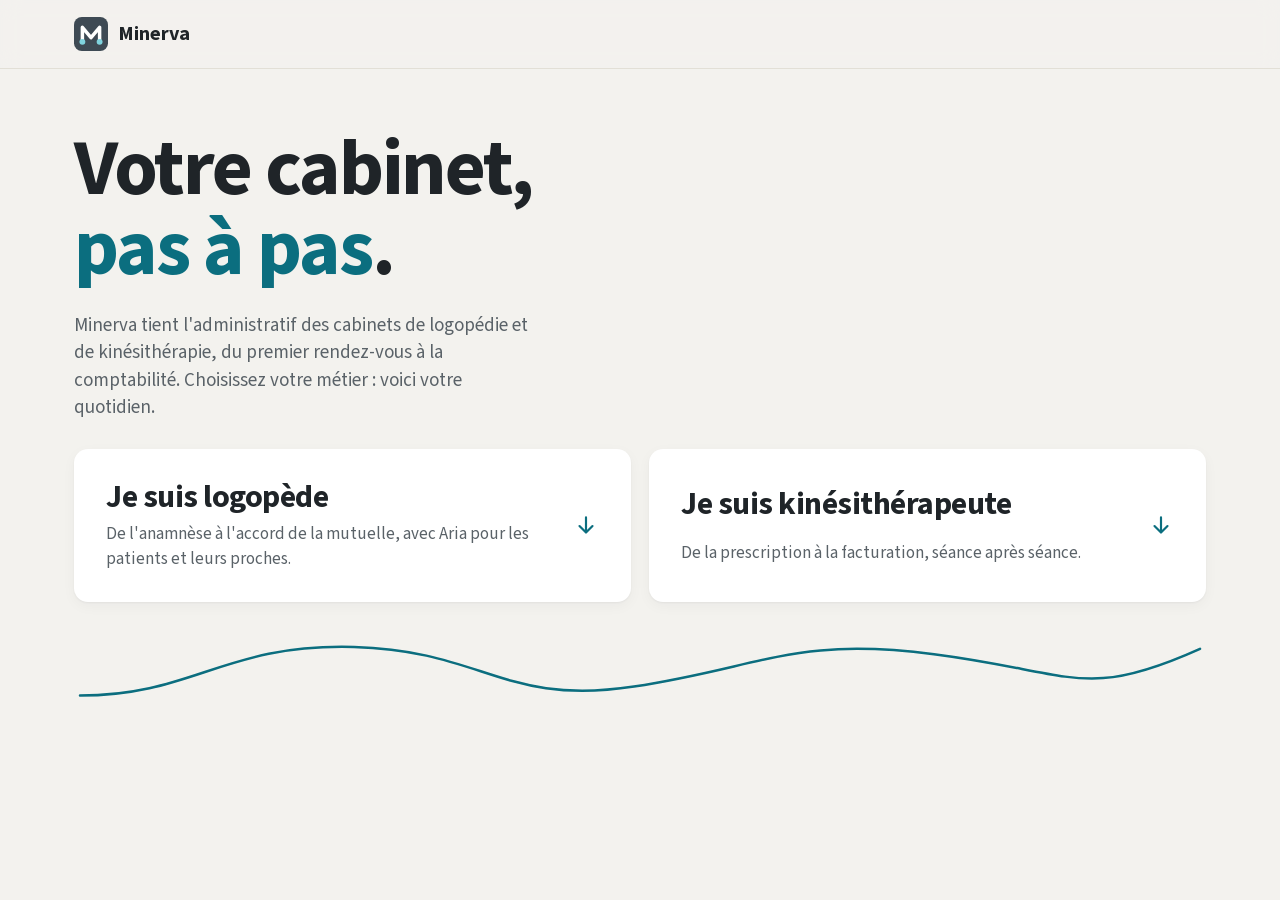
==== index.html @ 19e4d0a8 "Site : téléphone de la section Votre site web au format commun Co-Authored-By: Claude Opus 5.5 <nore" ====
<!doctype html>
<html lang="fr">
<head>
<meta charset="utf-8">
<meta name="viewport" content="width=device-width,initial-scale=1">
<meta name="robots" content="noindex,nofollow">
  <title>Minerva · Logopédie et kinésithérapie, le cabinet en ordre</title>
<meta name="description" content="Minerva tient l'administratif d'un cabinet de logopédie ou de kinésithérapie en Belgique. En logopédie, Aria suit le dossier mutuelle avec les patients et leurs proches.">
<link rel="stylesheet" href="site.css?v=29">
<script>// Sans JavaScript, tout reste visible ; sinon le métier vient de ?metier= et rien n'est présélectionné.
document.documentElement.dataset.metier=(m=>m==="logo"||m==="kine"?m:"aucun")(new URLSearchParams(location.search).get("metier"));
// Le choix ne survit pas au rechargement : un lien ?metier= ouvre le parcours une fois, puis l'adresse redevient neutre.
history.scrollRestoration="manual";if(location.search)history.replaceState(null,"",location.pathname+location.hash);</script>
<link rel="icon" type="image/svg+xml" href="images/minerva-tuile.svg">
</head>
<body>

<svg width="0" height="0" style="position:absolute" aria-hidden="true">
  <symbol id="i-marque" viewBox="0 0 48 48"><path d="M8 38V11L24 30L40 11V38" fill="none" stroke="currentColor" stroke-width="5" stroke-linecap="round" stroke-linejoin="round"/><circle cx="8" cy="38" r="5" fill="#7FD3DE"/><circle cx="40" cy="38" r="5" fill="#7FD3DE"/></symbol>
  <symbol id="i-aria" viewBox="0 0 48 48"><path d="M9 38L24 10L39 38" fill="none" stroke="currentColor" stroke-width="5" stroke-linecap="round" stroke-linejoin="round"/><circle cx="9" cy="38" r="5" fill="#7FD3DE"/><circle cx="39" cy="38" r="5" fill="#7FD3DE"/><circle cx="24" cy="30.500" r="4.5" fill="#7FD3DE"/></symbol>
  <symbol id="i-coche" viewBox="0 0 24 24"><circle cx="12" cy="12" r="9" fill="none" stroke="currentColor" stroke-width="2"/><path d="m8.5 12.5 2.5 2.5 4.5-5" fill="none" stroke="currentColor" stroke-width="2" stroke-linecap="round" stroke-linejoin="round"/></symbol>
  <symbol id="i-rond" viewBox="0 0 24 24"><circle cx="12" cy="12" r="9" fill="none" stroke="currentColor" stroke-width="2"/><circle cx="12" cy="12" r="3" fill="currentColor"/></symbol>
  <symbol id="i-horloge" viewBox="0 0 24 24"><circle cx="12" cy="12" r="9" fill="none" stroke="currentColor" stroke-width="2"/><path d="M12 7.5V12l3 2" fill="none" stroke="currentColor" stroke-width="2" stroke-linecap="round" stroke-linejoin="round"/></symbol>
  <symbol id="i-bulle" viewBox="0 0 24 24"><path d="M4 6a2 2 0 0 1 2-2h12a2 2 0 0 1 2 2v9a2 2 0 0 1-2 2H9l-5 4z" fill="none" stroke="currentColor" stroke-width="2" stroke-linejoin="round"/></symbol>
  <symbol id="i-bas" viewBox="0 0 24 24"><path d="M12 5v14m0 0 6-6m-6 6-6-6" fill="none" stroke="currentColor" stroke-width="2" stroke-linecap="round" stroke-linejoin="round"/></symbol>
  <symbol id="i-plus" viewBox="0 0 24 24"><path d="M12 5v14M5 12h14" fill="none" stroke="currentColor" stroke-width="2" stroke-linecap="round"/></symbol>
</svg>

<header class="haut">
  <div class="wrap">
    <a class="marque" href="#accueil"><img src="images/minerva-tuile.svg" alt="" width="34" height="34">Minerva</a>
    <nav aria-label="Navigation du site">
      <a href="#parcours">Le parcours</a>
      <a href="#seances">Les séances</a>
      <a href="#comptabilite">Comptabilité</a>
      <a href="#site-web">Votre site web</a>
      <a href="#aria" class="seul-logo">Aria</a>
      <a href="#tarifs">Tarifs</a>
      <a href="#faq">Questions</a>
      <a class="btn btn-plein" href="#contact">Nous contacter</a>
    </nav>
  </div>
</header>

<main>

<section class="ouverture" id="accueil">
  <div class="wrap">
    <h1>Votre cabinet, <em>pas à pas</em>.</h1>
    <p class="sous">Minerva tient l'administratif des cabinets de logopédie et de kinésithérapie, du premier rendez-vous à la comptabilité. Choisissez votre métier : voici votre quotidien.</p>
    <div class="portes" id="choix">
      <a class="porte" href="?metier=logo#parcours" data-metier="logo"><b>Je suis logopède</b><span>De l'anamnèse à l'accord de la mutuelle, avec Aria pour les patients et leurs proches.</span><svg aria-hidden="true"><use href="#i-bas"/></svg></a>
      <a class="porte" href="?metier=kine#parcours" data-metier="kine"><b>Je suis kinésithérapeute</b><span>De la prescription à la facturation, séance après séance.</span><svg aria-hidden="true"><use href="#i-bas"/></svg></a>
    </div>
    <p class="mention"><a href="#tarifs">Voir les tarifs</a></p>
  </div>
  <div class="wrap ligne-accueil" aria-hidden="true">
    <svg viewBox="0 0 1132 90" preserveAspectRatio="none"><path pathLength="1" d="M6 74C120 74 150 16 280 20S430 86 560 64 720 8 860 28 1010 80 1126 22"/></svg>
  </div>
</section>

<section class="manifeste">
  <div class="wrap"><p id="manifeste">Le soin, c'est votre métier. Les mutuelles, les factures et la comptabilité, c'est le nôtre.</p></div>
</section>

<section class="parcours" id="parcours" tabindex="-1" aria-label="Le parcours d'un patient">
  <div class="wrap">
    <div class="parcours-tete">
      <h2 class="seul-logo">Un dossier de logopédie dans Minerva, de bout en bout.</h2>
      <p class="exemple seul-logo">Exemple : Emma, 7 ans. Pour un adulte, aphasie ou dysphagie par exemple, Minerva suit les documents et les règles de sa pathologie.</p>
      <h2 class="seul-kine">Un trajet de kinésithérapie dans Minerva, de bout en bout.</h2>
      <div class="tva" role="group" aria-label="Choisir le métier">
        <button type="button" data-choix="logo">Logopédie</button>
        <button type="button" data-choix="kine">Kinésithérapie</button>
      </div>
    </div>
    <div class="etapes seul-logo">
      <p class="libelle">Minerva, ce que fait le cabinet</p>

      <article class="etape" data-etape="0">
        <span class="num" aria-hidden="true">1</span>
        <div>
          <h2>Le premier rendez-vous</h2>
          <p>Anamnèse, premières démarches, explications au patient ou à ses parents : tout part de là.</p>
          <ul>
            <li><svg><use href="#i-coche"/></svg>Anamnèse guidée, gardée au dossier</li>
            <li><svg><use href="#i-coche"/></svg>La démarche reste accessible dans Aria</li>
          </ul>
          <p class="cote-parent"><svg><use href="#i-bulle"/></svg>Côté parent : la démarche, dans Aria.</p>
        </div>
      </article>

      <article class="etape" data-etape="1">
        <span class="num" aria-hidden="true">2</span>
        <div>
          <h2>Le bilan</h2>
          <p>Les épreuves, puis la rédaction, directement dans le dossier.</p>
          <ul>
            <li><svg><use href="#i-coche"/></svg>Épreuves adaptées à l'âge et au trouble</li>
          </ul>
          <figure><img src="images/emma-dossier.jpg" alt="Dossier d'Emma Lambert dans Minerva" width="1180" height="760" loading="lazy"></figure>
          <p class="cote-parent"><svg><use href="#i-bulle"/></svg>Côté parent : les démarches avancent déjà.</p>
        </div>
      </article>

      <article class="etape" data-etape="2">
        <span class="num" aria-hidden="true">3</span>
        <div>
          <h2>La collecte du dossier</h2>
          <p>En parallèle, le patient ou ses proches réunissent les documents utiles selon la pathologie : prescription, test de QI, audiogramme, examen de déglutition.</p>
          <ul>
            <li><svg><use href="#i-coche"/></svg>Les documents arrivent d'eux-mêmes au dossier</li>
          </ul>
          <p class="cote-parent"><svg><use href="#i-bulle"/></svg>Côté parent : quel document, chez qui, envoyé en photo.</p>
        </div>
      </article>

      <article class="etape" data-etape="3">
        <span class="num" aria-hidden="true">4</span>
        <div>
          <h2>La demande d'accord</h2>
          <p>Tout est réuni : le formulaire se remplit seul, il ne reste qu'à l'envoyer.</p>
          <ul>
            <li><svg><use href="#i-coche"/></svg>Moins de recopie, moins d'oublis</li>
          </ul>
          <p class="cote-parent"><svg><use href="#i-bulle"/></svg>Côté parent : la demande est partie.</p>
        </div>
      </article>

      <article class="etape" data-etape="4">
        <span class="num" aria-hidden="true">5</span>
        <div>
          <h2>L'accord et le traitement</h2>
          <p>L'accord vaut 1 à 2 ans selon la pathologie : la facturation est en ordre, la rééducation suit son cours.</p>
          <ul>
            <li><svg><use href="#i-coche"/></svg>Vous pointez, Minerva prépare le reste</li>
            <li><svg><use href="#i-coche"/></svg>Une note à chaque séance, écrite ou dictée · <a href="#seances">En savoir plus</a></li>
          </ul>
          <figure><img src="images/emma-trajet.jpg" alt="Trajet de soins d'Emma Lambert dans Minerva" width="1180" height="760" loading="lazy"></figure>
          <p class="cote-parent"><svg><use href="#i-bulle"/></svg>Côté parent : les rendez-vous, dans Aria.</p>
        </div>
      </article>

      <article class="etape" data-etape="5">
        <span class="num" aria-hidden="true">6</span>
        <div>
          <h2>La facture et l'encaissement</h2>
          <p>En fin de mois, les factures sont prêtes et partent dans Aria. Mutuelle et patient se suivent séparément.</p>
          <ul>
            <li><svg><use href="#i-coche"/></svg>Vous voyez si la facture est ouverte, puis payée</li>
            <li><svg><use href="#i-coche"/></svg>Les impayés ne passent plus inaperçus</li>
          </ul>
          <p class="cote-parent"><svg><use href="#i-bulle"/></svg>Côté parent : la facture, dans Aria.</p>
        </div>
      </article>

      <article class="etape" data-etape="6">
        <span class="num" aria-hidden="true">7</span>
        <div>
          <h2>La comptabilité</h2>
          <p>Chaque paiement reçu rejoint vos recettes. Vous savez où vous en êtes et ce qu'il faut mettre de côté, sans attendre la fin de l'année.</p>
          <ul>
            <li><svg><use href="#i-coche"/></svg>Vos recettes et vos frais, trimestre par trimestre</li>
            <li><svg><use href="#i-coche"/></svg>Un tableau prêt pour votre comptable · <a href="#comptabilite">En savoir plus</a></li>
          </ul>
        </div>
      </article>

    </div>
    <div class="etapes seul-kine">
      <p class="libelle">Minerva, ce que fait le kiné</p>

      <article class="etape" data-etape="0">
        <span class="num" aria-hidden="true">1</span>
        <div>
          <h2>La prescription</h2>
          <p>Thomas, 52 ans, arrive avec une prescription. Sa carte d'identité passe au lecteur et son trajet s'ouvre.</p>
          <ul>
            <li><svg><use href="#i-coche"/></svg>La prescription reste attachée au trajet</li>
            <li><svg><use href="#i-coche"/></svg>La renouveler se fait en un clic</li>
          </ul>
          <p class="cote-parent"><svg><use href="#i-bulle"/></svg>Dans le dossier : le trajet est ouvert.</p>
        </div>
      </article>

      <article class="etape" data-etape="1">
        <span class="num" aria-hidden="true">2</span>
        <div>
          <h2>Assurabilité et accord</h2>
          <p>Member Data vérifie l'assurabilité du patient, eAgreement gère l'accord, directement depuis le dossier.</p>
          <ul>
            <li><svg><use href="#i-coche"/></svg>Vous voyez tout de suite ce qui manque</li>
            <li><svg><use href="#i-coche"/></svg>La séance n'attend pas pour autant</li>
          </ul>
          <p class="cote-parent"><svg><use href="#i-bulle"/></svg>Dans le dossier : tout est prêt à envoyer.</p>
        </div>
      </article>

      <article class="etape" data-etape="2">
        <span class="num" aria-hidden="true">3</span>
        <div>
          <h2>Les séances</h2>
          <p>Le bon code vous est proposé à chaque séance, compteurs à jour. Vous savez toujours où en est votre patient.</p>
          <ul>
            <li><svg><use href="#i-coche"/></svg>Vous pointez d'un geste, entre deux patients</li>
            <li><svg><use href="#i-coche"/></svg>Une note à chaque séance, écrite ou dictée · <a href="#seances">En savoir plus</a></li>
            <li><svg><use href="#i-coche"/></svg>Pathologies courantes comme lourdes</li>
          </ul>
          <p class="cote-parent"><svg><use href="#i-bulle"/></svg>Dans le dossier : le compteur de séances est à jour.</p>
        </div>
      </article>

      <article class="etape" data-etape="3">
        <span class="num" aria-hidden="true">4</span>
        <div>
          <h2>La facturation et l'encaissement</h2>
          <p>Au comptant, l'eAttest part depuis le dossier. En tiers payant, eFact envoie vos séances à la mutuelle. Tout se suit au même endroit, jusqu'à l'encaissement.</p>
          <ul>
            <li><svg><use href="#i-coche"/></svg>Part mutuelle et part patient bien séparées</li>
            <li><svg><use href="#i-coche"/></svg>Un justificatif pour le patient</li>
            <li><svg><use href="#i-coche"/></svg>Une séance rejetée revient d'elle-même à refacturer</li>
            <li><svg><use href="#i-coche"/></svg>Un rapport clair chaque mois, trajets sans remboursement compris</li>
          </ul>
          <p class="cote-parent"><svg><use href="#i-bulle"/></svg>Dans le dossier : chaque paiement est suivi jusqu'au bout.</p>
        </div>
      </article>

      <article class="etape" data-etape="4">
        <span class="num" aria-hidden="true">5</span>
        <div>
          <h2>La comptabilité</h2>
          <p>Chaque paiement reçu rejoint vos recettes. Vous savez où vous en êtes et ce qu'il faut mettre de côté, sans attendre la fin de l'année.</p>
          <ul>
            <li><svg><use href="#i-coche"/></svg>Vos recettes et vos frais, trimestre par trimestre</li>
            <li><svg><use href="#i-coche"/></svg>Un tableau prêt pour votre comptable · <a href="#comptabilite">En savoir plus</a></li>
          </ul>
        </div>
      </article>

    </div>

    <aside class="telephone seul-logo appareil" data-pour="logo" aria-label="Ce que voit le parent dans Aria">
      <p class="libelle">Aria, ce que voit le parent</p>
      <div class="cadre">
        <div class="ecran-haut"><svg><use href="#i-aria"/></svg><div><b>Aria</b><small>Écosystème Minerva</small></div></div>
        <div class="ecran">
          <h3>Bonjour Sophie</h3>
          <p class="bonjour">Voici où en sont les démarches d'Emma.</p>
          <div class="jauge"><div class="n"><b>Emma Lambert</b><span class="jauge-texte"></span></div><div class="barre"><i class="jauge-barre"></i></div></div>
          <p class="titre-liste"></p>
          <div class="pieces"></div>
        </div>
      </div>
    </aside>

    <aside class="telephone seul-kine appareil" data-pour="kine" aria-label="Dossier de démonstration dans Minerva">
      <p class="libelle">Minerva, le dossier du patient</p>
      <div class="cadre fiche">
        <div class="ecran-haut"><svg><use href="#i-marque"/></svg><div><b>Minerva</b><small>Kinésithérapie</small></div></div>
        <div class="ecran">
          <h3>Thomas Claes</h3>
          <p class="bonjour">Pathologie courante · au cabinet</p>
          <div class="jauge"><div class="n"><b>Séances</b><span class="jauge-texte"></span></div><div class="barre"><i class="jauge-barre"></i></div></div>
          <p class="titre-liste"></p>
          <div class="pieces"></div>
        </div>
      </div>
    </aside>
  </div>
</section>

<section class="seances" id="seances">
  <div class="wrap">
    <div>
      <h2>Chaque séance, notée en un instant.</h2>
      <p class="sous">À la fin de la séance, votre note est prête. Et vous savez toujours avec quoi vous avez travaillé.</p>
      <dl>
        <div><dt>Une note par séance</dt><dd>Ce que vous avez travaillé, ce que vous avez observé, ce qui est prévu ensuite.</dd></div>
        <div><dt>Dictez, c'est écrit</dt><dd>Parlez à la fin de la séance : votre voix devient le compte-rendu écrit.</dd></div>
        <div><dt>La liste de votre matériel</dt><dd>Jeux, livres, outils : tout ce que vous avez au cabinet, au même endroit.</dd></div>
        <div><dt>Le suivi par patient</dt><dd>Cochez ce que vous avez utilisé. La fois suivante, vous voyez ce qui a déjà servi et vous préparez la séance plus vite.</dd></div>
      </dl>
    </div>
    <div>
      <figure class="note-ecran seul-logo" aria-label="Exemple de note de séance dans Minerva">
        <figcaption><b>Note de séance</b><span>Emma Lambert · jeudi 16 h 30</span></figcaption>
        <div class="note-texte"><p>Emma produit le /ch/ en début de mot. Bonne attention pendant toute la séance. On continue avec les mots plus longs.</p><span class="dicter"><svg viewBox="0 0 24 24" aria-hidden="true"><rect x="9" y="3" width="6" height="12" rx="3"/><path d="M5 11a7 7 0 0 0 14 0M12 18v3"/></svg>Dicter</span></div>
        <div class="note-materiel"><b>Matériel utilisé</b><label class="pris"><span class="case" aria-hidden="true"></span>Loto des sons<small>4 fois · 22/10</small></label><label class="pris"><span class="case" aria-hidden="true"></span>Imagier des verbes<small>1re fois</small></label><label class=""><span class="case" aria-hidden="true"></span>Jeu de l'oie des syllabes<small>2 fois · 08/10</small></label></div>
      </figure>
      <figure class="note-ecran seul-kine" aria-label="Exemple de note de séance dans Minerva">
        <figcaption><b>Note de séance</b><span>Thomas Claes · jeudi 16 h 30</span></figcaption>
        <div class="note-texte"><p>Bonne stabilité sur l'appui droit. Douleur en baisse. On augmente la charge à la prochaine séance.</p><span class="dicter"><svg viewBox="0 0 24 24" aria-hidden="true"><rect x="9" y="3" width="6" height="12" rx="3"/><path d="M5 11a7 7 0 0 0 14 0M12 18v3"/></svg>Dicter</span></div>
        <div class="note-materiel"><b>Matériel utilisé</b><label class="pris"><span class="case" aria-hidden="true"></span>Plateau d'équilibre<small>4 fois · 22/10</small></label><label class="pris"><span class="case" aria-hidden="true"></span>Bandes élastiques<small>1re fois</small></label><label class=""><span class="case" aria-hidden="true"></span>Ballon de rééducation<small>2 fois · 08/10</small></label></div>
      </figure>
    </div>
  </div>
</section>

<section class="minerva" id="comptabilite">
  <div class="wrap">
    <h2>La comptabilité, dans le même outil.</h2>
    <p class="sous">Vos recettes s'ajoutent toutes seules, vos frais se rangent au même endroit. D'un coup d'œil, vous voyez ce qui vous reste vraiment.</p>
    <div class="ecran-compta"><figure class="sans-rail" id="ecran-compta"><img src="images/compta-bilan.jpg" alt="Comptabilité dans Minerva : tableau de l'année par trimestre, recettes, frais, cotisations et impôt" width="1440" height="1000" loading="lazy"></figure></div>
    <dl>
      <div><dt>Vos recettes</dt><dd>Chaque paiement reçu, trimestre par trimestre.</dd></div>
      <div><dt>Vos frais</dt><dd>Vos dépenses du cabinet, classées, relevés bancaires compris.</dd></div>
      <div><dt>Ce qu'il faut mettre de côté</dt><dd>Une estimation de vos cotisations et de votre impôt, pour éviter les mauvaises surprises.</dd></div>
      <div><dt>Un tableau pour votre comptable</dt><dd>Votre année résumée, prête à lui transmettre.</dd></div>
    </dl>
  </div>
</section>

<section class="minerva site-inclus" id="site-web">
  <div class="wrap">
      <h2>Votre site web et vos rendez-vous en ligne.</h2>
      <p class="sous">Remplissez quelques champs, ajoutez votre photo : votre page se crée toute seule. Inclus dans votre abonnement.</p>
    <figure class="site-figure">
      <div class="ex-logo site-duo">
        <img class="site-fen" src="images/site-fenetre-logo.jpg" alt="Exemple de site de logopède créé avec Minerva, avec le bouton Prendre rendez-vous" width="1760" height="1280" loading="lazy">
        <div class="cadre site-tel"><img src="images/site-creneaux-logo.jpg" alt="Sur téléphone, la prise de rendez-vous avec les heures libres de chaque jour" width="780" height="1640" loading="lazy"></div>
      </div>
      <div class="ex-kine site-duo">
        <img class="site-fen" src="images/site-fenetre-kine.jpg" alt="Exemple de site de kinésithérapeute créé avec Minerva, avec le bouton Prendre rendez-vous" width="1760" height="1280" loading="lazy">
        <div class="cadre site-tel"><img src="images/site-creneaux-kine.jpg" alt="Sur téléphone, la prise de rendez-vous avec les heures libres de chaque jour" width="780" height="1640" loading="lazy"></div>
      </div>
    </figure>
      <dl>
        <div><dt>Votre page, à votre nom</dt><dd>Votre présentation, vos spécialités, vos consultations et vos coordonnées, sur ordinateur et sur téléphone.<span class="seul-logo"> Vos patients y retrouvent aussi le chemin d'Aria.</span></dd></div>
        <div><dt>Rien à construire</dt><dd>Ni graphiste ni hébergement à gérer. Vous changez une information, votre page suit.</dd></div>
        <div><dt>Des rendez-vous demandés en ligne</dt><dd>Vos patients choisissent un moment libre. Vos rendez-vous, vos pauses, vos congés et les jours fériés sont déjà retirés.</dd></div>
        <div><dt>Vous gardez la main</dt><dd>Vous choisissez vos plages, et chaque demande attend votre confirmation.</dd></div>
      </dl>
  </div>
</section>

<section class="mcn seul-kine" id="mycarenet-kine">
  <div class="wrap">
    <div>
      <h2>Tout MyCareNet, dans le dossier.</h2>
      <p class="sous">Plus besoin de passer d'un site à l'autre : chaque échange avec la mutuelle part de Minerva.</p>
    </div>
    <ul class="services">
      <li><b>Member Data</b><span class="dispo">Disponible</span></li>
      <li><b>eAgreement</b><span class="dispo">Disponible</span></li>
      <li><b>eAttest</b><span class="dispo">Disponible</span></li>
      <li><b>eFact</b><span class="dispo">Disponible</span></li>
    </ul>
  </div>
</section>

<section class="mcn seul-logo" id="mycarenet-logo">
  <div class="wrap">
    <div>
      <h2>Prêt pour la digitalisation de la logopédie.</h2>
      <p class="sous">Member Data est disponible dès aujourd'hui. La suite sera activée dès que MyCareNet l'ouvrira à la logopédie, et nous suivons de près l'arrivée de la facturation électronique.</p>
    </div>
    <ul class="services">
      <li><b>Member Data</b><span class="dispo">Disponible</span></li>
      <li><b>eAgreement</b><span class="suite">Dès son ouverture</span></li>
      <li><b>eAttest</b><span class="suite">Dès son ouverture</span></li>
      <li><b>eFact</b><span class="suite">Dès son ouverture</span></li>
    </ul>
  </div>
</section>

<section class="cabinet" id="cabinet">
  <div class="wrap">
    <h2>Et tout le reste du cabinet.</h2>
    <dl>
      <div><dt>L'agenda</dt><dd>Toute l'équipe, en un coup d'œil.</dd></div>
      <div><dt>L'équipe</dt><dd>Chacun voit ce qui le concerne.</dd></div>
      <div><dt>Le suivi</dt><dd>Ce qui est à faire aujourd'hui, en premier.</dd></div>
      <div><dt>Deux métiers, un toit</dt><dd>Logopédie et kiné dans le même dossier patient.</dd></div>
    </dl>
  </div>
</section>

<section class="aria seul-logo" id="aria">
  <div class="wrap">
    <div class="aria-tete">
      <h2>Aria, le portail du patient et de sa famille.</h2>
      <p class="sous">Dossier, rendez-vous et factures : le cabinet et la famille suivent tout, chacun sur son écran. Aria s'ajoute à Minerva ou à votre logiciel.</p>
    </div>
  </div>
  <div class="aria-pin" id="aria-pin"><div class="wrap aria-scene">
    <div class="moments" role="group" aria-label="Les moments du dossier">
        <button type="button" data-moment="0" aria-pressed="true">Le dossier s'ouvre</button>
        <button type="button" data-moment="1" aria-pressed="false">Les documents arrivent</button>
        <button type="button" data-moment="2" aria-pressed="false">Le bilan est remis</button>
        <button type="button" data-moment="3" aria-pressed="false">Le dossier est complet</button>
        <button type="button" data-moment="4" aria-pressed="false">Les rendez-vous suivent</button>
        <button type="button" data-moment="5" aria-pressed="false">Les factures arrivent</button>
    </div>
    <p class="moment-texte" id="moment-texte" aria-live="polite">Le cabinet crée le dossier d'Emma. Sophie voit aussitôt les documents à réunir, et chez qui les demander.</p>
    <div class="duo-aria">
      <figure class="cote-cabinet">
        <figcaption>Côté cabinet</figcaption>
        <div class="empile" data-empile><img src="images/aria-cabinet-1.jpg" alt="Dossier d'Emma Lambert dans Aria, côté cabinet : le dossier s'ouvre" width="788" height="600" class="visible"><img src="images/aria-cabinet-2.jpg" alt="Dossier d'Emma Lambert dans Aria, côté cabinet : les documents arrivent" width="788" height="600" loading="lazy"><img src="images/aria-cabinet-3.jpg" alt="Dossier d'Emma Lambert dans Aria, côté cabinet : le bilan est remis" width="788" height="600" loading="lazy"><img src="images/aria-cabinet-4.jpg" alt="Dossier d'Emma Lambert dans Aria, côté cabinet : le dossier est complet" width="788" height="600" loading="lazy"><img src="images/minerva-agenda.jpg" alt="Agenda de Minerva : les rendez-vous de la semaine" width="1048" height="798" loading="lazy"><img class="entier" src="images/aria-cabinet-6.jpg" alt="Suivi des factures dans Aria, côté cabinet : à payer, payée, vue ou non" width="788" height="600" loading="lazy"></div>
      </figure>
      <figure class="cote-tel">
        <figcaption>Côté parent</figcaption>
        <div class="cadre photo"><div class="empile" data-empile><img src="images/aria-parent-1.jpg" alt="Espace parent d'Aria sur téléphone : le dossier s'ouvre" width="375" height="770" class="visible"><img src="images/aria-parent-2.jpg" alt="Espace parent d'Aria sur téléphone : les documents arrivent" width="375" height="770" loading="lazy"><img src="images/aria-parent-3.jpg" alt="Espace parent d'Aria sur téléphone : le bilan est remis" width="375" height="770" loading="lazy"><img src="images/aria-parent-4.jpg" alt="Espace parent d'Aria sur téléphone : le dossier est complet" width="375" height="770" loading="lazy"><img src="images/aria-parent-5.jpg" alt="Espace parent d'Aria : les prochains rendez-vous d'Emma" width="375" height="770" loading="lazy"><img src="images/aria-parent-6.jpg" alt="Espace parent d&#39;Aria sur téléphone : paiement de la facture" width="375" height="770" loading="lazy"></div></div>
      </figure>
    </div>
  </div>
  </div>
</section>

<section class="tarifs" id="tarifs">
  <div class="wrap">
    <div class="tete">
      <div>
        <h2>Des prix simples.</h2>
        <p>Tous nos prix sont TTC : pour une profession médicale, la TVA n'est pas récupérable. Sans engagement, résiliable chaque mois.</p>
      </div>
    </div>

    <h3 class="gamme-titre">Minerva</h3>
    <div class="gamme deux">
      <article class="offre phare">
        <span class="qui">Logopédie ou kinésithérapie</span>
        <h3>Par thérapeute</h3>
        <div class="prix"><b>39,99 € TTC</b><span>/ mois</span></div>
        <p>Toutes les fonctions. Accès secrétariat, module comptabilité, site web et rendez-vous en ligne inclus.<span class="seul-kine"> Member Data, eAgreement, eAttest et eFact inclus.</span><span class="seul-logo"> Member Data inclus, le reste de MyCareNet dès son ouverture à la logopédie.</span></p>
        <a class="btn" href="#contact">Nous contacter</a>
      </article>
      <article class="offre phare">
        <span class="qui">Offre Minerva</span>
        <h3>Nouveau diplômé</h3>
        <div class="prix"><b>3 mois gratuits</b></div>
        <p>Pour le thérapeute diplômé dans l'année où il prend son contrat.</p>
        <a class="btn" href="#contact">Nous contacter</a>
      </article>
    </div>

    <h3 class="gamme-titre seul-logo">Aria</h3>
    <div class="gamme deux seul-logo">
      <article class="offre phare"><span class="qui">Découverte</span><h3>Gratuit</h3><div class="prix"><b>0 €</b></div><p>3 dossiers actifs, espace patient complet.</p></article>
      <article class="offre phare"><span class="qui">Aria</span><h3>Par thérapeute</h3><div class="prix"><b>9,99 € TTC</b><span>/ mois</span></div><p>Dossiers illimités, rappels SMS, import de patients, de rendez-vous et de factures, et lien avec votre logiciel.</p></article>
    </div>

    <div class="sms seul-logo">
      <span>Crédits SMS, sans expiration</span>
      <span><b>18,15 € TTC</b> · 100 SMS</span>
      <span><b>42,35 € TTC</b> · 250 SMS</span>
      <span><b>78,65 € TTC</b> · 500 SMS</span>
      <span><b>145,20 € TTC</b> · 1 000 SMS</span>
    </div>
  </div>
</section>

<section class="faq" id="faq">
  <div class="wrap">
    <h2>Avant de commencer.</h2>
    <div>
      <details class="seul-logo">
        <summary>Quelle différence entre Minerva et Aria ?<svg><use href="#i-plus"/></svg></summary>
        <div class="r"><p>Minerva est le logiciel du cabinet : agenda, séances, facturation et comptabilité.</p><p>Aria est l'espace du patient et de sa famille. Tout y est résumé : les démarches administratives à faire, les rendez-vous à venir, et les factures, avec ce qui a été payé et ce qui reste à payer.</p></div>
      </details>
      <details class="seul-logo">
        <summary>Puis-je utiliser Aria sans Minerva ?<svg><use href="#i-plus"/></svg></summary>
        <div class="r"><p>Oui. Aria s'utilise avec Minerva ou seule : vous gardez votre logiciel actuel et vos patients suivent leur dossier dans Aria.</p><p>Seule, Aria est simplement moins intégrée : ce qui se trouve dans votre logiciel ne passe pas tout seul. Si votre logiciel sait exporter en Excel ou CSV, vous déposez vos patients, vos rendez-vous et vos factures dans Aria : elle les range et prévient les familles. Il n'y a rien à réencoder, seulement ce fichier à déposer de temps en temps.</p></div>
      </details>
      <details>
        <summary>Mon site web est-il inclus ?<svg><use href="#i-plus"/></svg></summary>
        <div class="r"><p>Oui. Chaque thérapeute abonné a sa page, sans supplément. Vous remplissez vos informations dans Minerva, ajoutez votre photo, et la page se crée toute seule. Toutes les pages suivent la même présentation, et un petit lien vers Minerva figure en bas.</p></div>
      </details>
      <details>
        <summary>Comment fonctionne la prise de rendez-vous en ligne ?<svg><use href="#i-plus"/></svg></summary>
        <div class="r"><p>Vous l'activez si vous le souhaitez et vous choisissez vos plages. Le patient choisit un moment libre sur votre site et confirme sa demande avec un code reçu par e-mail. Il n'indique aucun motif médical. La demande attend ensuite votre confirmation.</p></div>
      </details>
      <details>
        <summary>Minerva est-il relié à MyCareNet ?<svg><use href="#i-plus"/></svg></summary>
        <div class="r"><p>Oui. En kinésithérapie, Member Data, eAgreement, eAttest et eFact sont disponibles. En logopédie, Member Data est disponible, et le reste sera activé dès que MyCareNet l'ouvrira à la profession.</p></div>
      </details>
      <details class="seul-kine">
        <summary>Aria existe-t-elle pour les kinés ?<svg><use href="#i-plus"/></svg></summary>
        <div class="r"><p>Non. Aria suit aujourd'hui les dossiers mutuelle de logopédie. En kinésithérapie, Minerva couvre le trajet complet sans elle.</p></div>
      </details>
      <details>
        <summary>Un centre peut-il réunir logopèdes et kinés ?<svg><use href="#i-plus"/></svg></summary>
        <div class="r"><p>Oui. Un patient commun a un seul dossier, et chaque métier garde ses règles et ses notes cliniques.</p></div>
      </details>
      <details>
        <summary>Que se passe-t-il si un patient n'a pas encore d'accord ?<svg><use href="#i-plus"/></svg></summary>
        <div class="r"><p>Vous travaillez normalement. La séance attend simplement d'être complétée, et vous la régularisez quand le dossier est prêt.</p></div>
      </details>
      <details>
        <summary>Comment le code INAMI est-il choisi ?<svg><use href="#i-plus"/></svg></summary>
        <div class="r"><p>Minerva le propose d'après le dossier et la séance, en suivant les règles officielles de votre métier. Quand une règle n'est pas claire ou pas implémentée, Minerva le dit et vous laisse la main plutôt que de deviner.</p></div>
      </details>
      <details>
        <summary>Comment fonctionne le tiers payant ?<svg><use href="#i-plus"/></svg></summary>
        <div class="r"><p>La part de la mutuelle et celle du patient sont préparées séparément, et chacune se suit jusqu'au paiement.</p></div>
      </details>
      <details class="seul-logo">
        <summary>Les patients voient-ils leurs rendez-vous ?<svg><use href="#i-plus"/></svg></summary>
        <div class="r"><p>Oui, quand Aria est reliée à l'agenda de Minerva. Ils voient leurs prochains rendez-vous, sont prévenus d'un changement et reçoivent un rappel avant la séance.</p></div>
      </details>
      <details class="seul-logo">
        <summary>Les factures arrivent-elles dans Aria ?<svg><use href="#i-plus"/></svg></summary>
        <div class="r"><p>Oui. Vous l'envoyez depuis Minerva et son destinataire la retrouve dans son espace : lui seul la voit, même si deux parents suivent le dossier. Il règle depuis son application bancaire, en scannant un code ou en copiant le compte, le montant et la communication. Le même code figure sur la facture, imprimée ou reçue par e-mail. Vous voyez si elle a été ouverte, puis payée.</p></div>
      </details>
      <details class="seul-logo">
        <summary>Les patients doivent-ils installer une application ?<svg><use href="#i-plus"/></svg></summary>
        <div class="r"><p>Non. Ils reçoivent une invitation par e-mail et tout se passe dans le navigateur de leur téléphone.</p></div>
      </details>
      <details>
        <summary>Où sont hébergées les données ?<svg><use href="#i-plus"/></svg></summary>
        <div class="r"><p>En Belgique ou dans l'Union européenne, dans le respect du RGPD.</p></div>
      </details>
      <details class="seul-logo">
        <summary>Puis-je reprendre mes patients depuis mon logiciel actuel ?<svg><use href="#i-plus"/></svg></summary>
        <div class="r"><p>Oui, votre liste de patients s'importe, et les prises en charge en cours se reprennent avec ce qui a déjà été consommé.</p></div>
      </details>
      <details>
        <summary>Minerva remplace-t-il mon comptable ?<svg><use href="#i-plus"/></svg></summary>
        <div class="r"><p>Non, il lui facilite la vie. La comptabilité de Minerva vous donne une estimation et un tableau de l'année ; les montants réels restent établis avec votre comptable, votre caisse et le SPF Finances.</p></div>
      </details>
      <details>
        <summary>Y a-t-il un engagement ou des frais d'installation ?<svg><use href="#i-plus"/></svg></summary>
        <div class="r"><p>Aucun. L'abonnement se résilie chaque mois, et vos données restent exportables à tout moment.</p></div>
      </details>
    </div>
  </div>
</section>

<section class="contact" id="contact">
  <div class="wrap">
    <h2>Parlons de votre cabinet.</h2>
    <p>Dites-nous ce qui vous prend le plus de temps aujourd'hui. Nous vous montrons ce que Minerva peut changer.</p>
    <!-- shortcut: le formulaire prépare un e-mail dans la messagerie du visiteur ; à relier à un service d'envoi si le site a un serveur -->
    <form class="formulaire" id="form-contact">
      <label>Votre nom<input name="nom" required maxlength="100" autocomplete="name"></label>
      <label>Votre e-mail<input name="email" type="email" required maxlength="150" autocomplete="email"></label>
      <label>Votre métier
        <select name="metier" required>
          <option value="">Choisir…</option>
          <option value="Logopède">Logopède</option>
          <option value="Kinésithérapeute">Kinésithérapeute</option>
          <option value="Centre">Centre</option>
          <option value="Autre">Autre</option>
        </select>
      </label>
      <label>Votre cabinet<input name="cabinet" maxlength="120" autocomplete="organization"></label>
      <label class="large">Votre message<textarea name="message" rows="5" required maxlength="2000"></textarea></label>
      <div class="large envoi">
        <button class="btn btn-plein" type="submit">Envoyer le message</button>
        <span>Ou écrivez-nous à <a href="mailto:info@minerva.be">info@minerva.be</a></span>
      </div>
    </form>
  </div>
</section>

</main>

<footer>
  <div class="wrap">
    <span>Minerva<span class="seul-logo"> · Aria</span> — un espace pour organiser les soins.</span>
    <span><span class="seul-logo">Emma, Sophie et Claire Delvaux sont des personnages fictifs.</span><span class="seul-kine">Thomas et Antoine Renard sont des personnages fictifs.</span> Police Source Sans 3, <a href="fonts/OFL-SourceSans3.md">licence OFL</a>.</span>
  </div>
</footer>

<script>
// L'écran collé à droite suit l'étape visible, pour le métier choisi. Données fictives de démonstration.
const ETATS={
  logo:{total:9,etats:[
    {fait:0,titre:'À faire maintenant',pieces:[
      {c:'faire',t:'Prescription de bilan',s:'Chez votre médecin, datée avant le bilan',go:'Envoyer en photo'},
      {c:'faire',t:'Test de QI',s:'Chez un neuropsychologue'}]},
    {fait:1,titre:'En cours',pieces:[
      {c:'ok',t:'Prescription de bilan',s:'Reçue, en ordre'},
      {c:'cours',t:'Bilan logopédique',s:'Le cabinet s\u2019en charge'}]},
    {fait:4,titre:'À faire maintenant',pieces:[
      {c:'ok',t:'Test de QI',s:'Reçu, en ordre'},
      {c:'faire',t:'Audiogramme',s:'Directement chez un ORL',go:'Envoyer en photo'},
      {c:'faire',t:'Prescription de traitement',s:'Au même rendez-vous, si possible'}]},
    {fait:7,titre:'En cours',pieces:[
      {c:'ok',t:'Tous les documents sont réunis',s:'Merci, votre dossier est complet'},
      {c:'cours',t:'Demande à la mutuelle',s:'Envoyée par le cabinet'}]},
    {fait:9,titre:'Prochain rendez-vous',pieces:[
      {c:'ok',t:'Accord de la mutuelle',s:'Reçu, tout est en ordre'},
      {c:'sms',t:'Vendredi à 16 h 30',s:'Séance d\u2019Emma avec Léa, au cabinet'}]},
    {fait:9,titre:'Factures',pieces:[
      {c:'faire',t:'Facture d\u2019octobre',s:'Disponible, à régler'},
      {c:'ok',t:'Facture de septembre',s:'Payée'}]},
    {fait:9,titre:'Tout est en ordre',pieces:[
      {c:'ok',t:'Rien à fournir',s:'Le cabinet vous préviendra avant la prolongation'}]}]},
  kine:{total:18,etats:[
    {fait:0,titre:'À faire maintenant',pieces:[
      {c:'ok',t:'Trajet ouvert',s:'Pathologie courante'},
      {c:'faire',t:'Joindre la prescription',s:'Scan lié à cette prescription',go:'Ajouter le PDF'}]},
    {fait:0,titre:'En cours',pieces:[
      {c:'ok',t:'Member Data',s:'Assurabilité vérifiée'},
      {c:'cours',t:'eAgreement',s:'Prêt à envoyer'}]},
    {fait:9,titre:'En cours',pieces:[
      {c:'ok',t:'Séance du jour clôturée',s:'Code proposé puis confirmé'},
      {c:'cours',t:'Compteurs à jour',s:'9 séances faites sur 18'}]},
    {fait:18,titre:'En cours',pieces:[
      {c:'ok',t:'Part mutuelle et part patient',s:'Bien séparées'},
      {c:'ok',t:'eFact',s:'Tiers payant envoyé à la mutuelle'},
      {c:'ok',t:'eAttest',s:'Séances au comptant attestées'},
      {c:'cours',t:'Décompte de la mutuelle',s:'En attente de la réponse'}]},
    {fait:18,titre:'Cette année',pieces:[
      {c:'ok',t:'Recettes du trimestre',s:'À jour'},
      {c:'cours',t:'À mettre de côté',s:'Estimation de l\u2019année'}]}]}
};
const ICONE={ok:'i-coche',cours:'i-horloge',faire:'i-rond',sms:'i-bulle'};
const racine=document.documentElement;
function remplirEcran(app,e,total){
  app.querySelector('.jauge-texte').textContent=e.fait+' sur '+total;
  app.querySelector('.jauge-barre').style.width=(e.fait/total*100)+'%';
  const aFaire=e.pieces.filter(p=>p.c==='faire').length;
  app.querySelector('.titre-liste').innerHTML=e.titre+(aFaire?' <span>'+aFaire+'</span>':'');
  app.querySelector('.pieces').innerHTML=e.pieces.map(p=>
    '<div class="piece '+p.c+'"><b><svg><use href="#'+ICONE[p.c]+'"/></svg>'+p.t+'</b><span>'+p.s+'</span>'+(p.go?'<div class="go">'+p.go+'</div>':'')+'</div>').join('');
}
// Sur téléphone, pas de place à côté du texte : chaque étape porte son propre écran, et sa jauge avance à l'arrivée sur l'étape.
Object.keys(ETATS).forEach(m=>{
  const modele=document.querySelector('.appareil[data-pour="'+m+'"] .cadre'),{total,etats}=ETATS[m];
  document.querySelectorAll('.etapes.seul-'+m+' .etape').forEach((el,i)=>{
    const c=modele.cloneNode(true);c.classList.add('mini');remplirEcran(c,etats[i],total);
    const barre=c.querySelector('.jauge-barre'),avant=etats[Math.max(0,i-1)].fait;
    barre.style.width='';barre.style.setProperty('--de',avant/total*100+'%');barre.style.setProperty('--a',etats[i].fait/total*100+'%');
    el.querySelector('div').append(c);
  });
});
function afficherEtat(n){
  const m=racine.dataset.metier;
  const app=document.querySelector('.appareil[data-pour="'+m+'"]');
  if(!app)return;
  remplirEcran(app,ETATS[m].etats[n],ETATS[m].total);
  document.querySelectorAll('.etapes.seul-'+m+' .etape').forEach((el,i)=>{el.classList.toggle('active',i===n);el.classList.toggle('faite',i<n)});
}
let courante=-1;
const obs=new IntersectionObserver(entrees=>{
  const visible=entrees.filter(x=>x.isIntersecting).sort((a,b)=>b.intersectionRatio-a.intersectionRatio)[0];
  if(!visible)return;
  const n=Number(visible.target.dataset.etape);
  if(n!==courante){courante=n;afficherEtat(n)}
},{rootMargin:'-35% 0px -45% 0px',threshold:[0,.25,.5,.75,1]});
document.querySelectorAll('.etape').forEach(el=>obs.observe(el));

function choisirMetier(m,defiler){
  racine.dataset.metier=m;
  
  document.querySelectorAll('[data-choix]').forEach(b=>b.setAttribute('aria-pressed',String(b.dataset.choix===m)));
  courante=-1;afficherEtat(0);
  document.querySelectorAll('.porte').forEach(a=>a.dataset.metier===m?a.setAttribute('aria-current','true'):a.removeAttribute('aria-current'));
  // On passe d'abord par la phrase d'accroche, le parcours vient ensuite au défilement.
  if(defiler){document.querySelector('.manifeste').scrollIntoView();document.getElementById('parcours').focus({preventScroll:true})}
}
document.querySelectorAll('.porte').forEach(a=>a.addEventListener('click',ev=>{ev.preventDefault();choisirMetier(a.dataset.metier,true)}));
document.querySelectorAll('[data-choix]').forEach(b=>b.addEventListener('click',()=>choisirMetier(b.dataset.choix,false)));
// Sans métier choisi, « Le parcours » ramène aux deux portes.
document.querySelector('.haut nav a[href="#parcours"]').addEventListener('click',ev=>{
  if(racine.dataset.metier==='aucun'){ev.preventDefault();document.getElementById('choix').scrollIntoView({block:'center'})}
});
if(racine.dataset.metier!=='aucun'){
  document.querySelector('.porte[data-metier="'+racine.dataset.metier+'"]').setAttribute('aria-current','true');
  document.querySelectorAll('[data-choix]').forEach(b=>b.setAttribute('aria-pressed',String(b.dataset.choix===racine.dataset.metier)));
  afficherEtat(0);
  if(location.hash==='#parcours')document.getElementById('parcours').scrollIntoView();
}

// Aria : le cabinet et le téléphone du parent avancent ensemble, moment par moment.
const MOMENTS=["Le cabinet crée le dossier d’Emma. Sophie voit aussitôt les documents à réunir, et chez qui les demander.", "Sophie envoie les documents en photo. Ils apparaissent reçus au cabinet, et elle sait que le bilan est en route.", "Le cabinet avance d’une étape, et la suite s’affiche chez Sophie, avec les bons conseils.", "Tout est en ordre, des deux côtés. Plus personne ne court après un document.", "Chaque rendez-vous de l’agenda de Minerva apparaît chez Sophie, avec un rappel avant la séance.", "La facture arrive chez Sophie, qui la règle depuis sa banque, avec un code ou les informations à copier. Le cabinet suit le paiement."];
function montrerMoment(n){
  document.querySelectorAll('[data-moment]').forEach((b,i)=>{b.setAttribute('aria-pressed',String(i===n));
    // Sur téléphone, les moments défilent sur une ligne : le moment actif reste centré.
    if(i===n){const l=b.parentElement;l.scrollLeft=b.offsetLeft-l.offsetLeft-(l.clientWidth-b.offsetWidth)/2}});
  document.querySelectorAll('[data-empile]').forEach(e=>[...e.children].forEach((img,i)=>{img.loading='eager';img.classList.toggle('visible',i===n)}));
  document.getElementById('moment-texte').textContent=MOMENTS[n];
}
// La roulette fait avancer les moments ; cliquer sur un moment fait défiler jusqu'à lui.
const pin=document.getElementById('aria-pin');let momentCourant=0;
const epingle=()=>getComputedStyle(pin.firstElementChild).position==='sticky';
document.querySelectorAll('[data-moment]').forEach(b=>b.addEventListener('click',()=>{
  if(!epingle()){momentCourant=Number(b.dataset.moment);montrerMoment(momentCourant);return}
  const t=pin.getBoundingClientRect().top+scrollY-68,course=pin.offsetHeight-(innerHeight-68);
  scrollTo({top:t+course*(Number(b.dataset.moment)+.5)/MOMENTS.length,behavior:matchMedia('(prefers-reduced-motion:reduce)').matches?'auto':'smooth'});
}));

// Contact : ouvre la messagerie du visiteur avec le message déjà rédigé.
function lienContact(f){
  const corps=['Nom : '+f.nom,'E-mail : '+f.email,'Métier : '+f.metier,'Cabinet : '+(f.cabinet||'non précisé'),'',f.message].join('\r\n');
  return 'mailto:info@minerva.be?subject='+encodeURIComponent('Minerva · '+f.metier+' · '+f.nom)+'&body='+encodeURIComponent(corps);
}
const formContact=document.getElementById('form-contact');
formContact.addEventListener('submit',ev=>{ev.preventDefault();location.href=lienContact(Object.fromEntries(new FormData(formContact)))});
// Le métier choisi en haut de page préremplit le formulaire.
const metierContact={logo:'Logopède',kine:'Kinésithérapeute'};
const preremplirMetier=()=>{const v=metierContact[racine.dataset.metier];if(v)formContact.elements.metier.value=v};
preremplirMetier();
document.querySelectorAll('.porte,[data-choix]').forEach(el=>el.addEventListener('click',preremplirMetier));

// Mouvement de la V3 : un seul fil, le trajet. Rien de tout cela si le visiteur réduit les animations.
const calme=matchMedia('(prefers-reduced-motion:reduce)').matches,borne=(v,a=0,b=1)=>Math.min(b,Math.max(a,v));
const mots=(()=>{const p=document.getElementById('manifeste'),fort=/^(soin|métier|nôtre)/;p.innerHTML=p.textContent.split(' ').map(w=>'<span class="m'+(fort.test(w)?' hl':'')+'">'+w+'</span>').join(' ');return [...p.children]})();
// La ligne passe par le centre de chaque numéro d'étape, en ondulant : elle se recalcule si la hauteur change.
const NS='http://www.w3.org/2000/svg';
const fils=[...document.querySelectorAll('.etapes')].map(el=>{
  const svg=document.createElementNS(NS,'svg'),fond=document.createElementNS(NS,'path'),trace=document.createElementNS(NS,'path');
  svg.setAttribute('class','fil');svg.setAttribute('aria-hidden','true');fond.setAttribute('class','fond');trace.setAttribute('class','trace');trace.setAttribute('pathLength','1');
  svg.append(fond,trace);el.prepend(svg);return {el,svg,fond,trace};
});
function tracerFil(f){
  const b=f.el.getBoundingClientRect();if(!b.height)return;
  const c=[...f.el.querySelectorAll('.num')].map(n=>{const r=n.getBoundingClientRect();return [r.left-b.left+r.width/2,r.top-b.top+r.height/2]});
  f.svg.setAttribute('viewBox','0 0 '+b.width+' '+b.height);f.svg.setAttribute('width',b.width);f.svg.setAttribute('height',b.height);
  const onde=b.width<600?7:Math.min(26,b.width*.05);
  const d=c.map(([x,y],i)=>{if(!i)return 'M'+x+' '+y;const [a,z]=c[i-1],t=(y-z)*.5,s=i%2?onde:-onde;return 'C'+(a+s)+' '+(z+t)+' '+(x+s)+' '+(y-t)+' '+x+' '+y}).join('');
  f.fond.setAttribute('d',d);f.trace.setAttribute('d',d);
  f.haut=c[0][1];f.bas=c[c.length-1][1];animerPage();
}
function animerPage(){
  const h=innerHeight;
  const r=document.getElementById('manifeste').getBoundingClientRect(),pm=calme?1:borne((h*.85-r.top)/(r.height+h*.25));
  mots.forEach((w,i)=>{w.style.opacity=i/mots.length<pm?1:.18});
  fils.forEach(f=>{if(!f.bas)return;const t=f.el.getBoundingClientRect().top,p=calme?1:borne((h*.55-t-f.haut)/(f.bas-f.haut));f.trace.style.strokeDashoffset=1-p});
  if(pin.offsetHeight&&epingle()){const q=pin.getBoundingClientRect(),n=Math.min(MOMENTS.length-1,Math.floor(borne((68-q.top)/(q.height-(h-68)))*MOMENTS.length));if(n!==momentCourant){momentCourant=n;montrerMoment(n)}}
  const e=document.getElementById('ecran-compta'),ec=e.getBoundingClientRect(),pe=calme?1:borne((h-ec.top)/(h*.72));
  e.style.transform='rotateX('+((1-pe)*14)+'deg) scale('+(.93+pe*.07)+')';
}
const suivi=new ResizeObserver(es=>es.forEach(x=>tracerFil(fils.find(f=>f.el===x.target))));
fils.forEach(f=>suivi.observe(f.el));
let enAttente=false;addEventListener('scroll',()=>{if(!enAttente){enAttente=true;requestAnimationFrame(()=>{enAttente=false;animerPage()})}},{passive:true});
addEventListener('resize',animerPage);animerPage();

// Auto-contrôles.
console.assert(lienContact({nom:'A & B',email:'a@b.be',metier:'Logopède',cabinet:'',message:'Bonjour ?'}).includes('A%20%26%20B'),'lien de contact mal encodé');
['logo','kine'].forEach(m=>console.assert(ETATS[m].etats.length===document.querySelectorAll('.etapes.seul-'+m+' .etape').length,'étape sans état : '+m));
</script>
</body>
</html>
---- site.css ----
/* Site de présentation Minerva · Aria — composition « Un dossier, pas à pas » (choisie le 05/11/2026).
   Identité « Pierre bleue vivante » (DESIGN.md, 04/11/2026) : chaux, panneaux blancs, pierre bleue, action pétrole,
   Source Sans 3 servie localement, coins 12 px, ombre douce. Une seule animation d'entrée ; le téléphone d'Aria
   change d'état au défilement des étapes. */
@font-face{font-family:'Source Sans 3';font-weight:400;font-display:swap;src:url(fonts/SourceSans3-Regular.woff2) format('woff2')}
@font-face{font-family:'Source Sans 3';font-weight:500;font-display:swap;src:url(fonts/SourceSans3-Medium.woff2) format('woff2')}
@font-face{font-family:'Source Sans 3';font-weight:600;font-display:swap;src:url(fonts/SourceSans3-Semibold.woff2) format('woff2')}
@font-face{font-family:'Source Sans 3';font-weight:700;font-display:swap;src:url(fonts/SourceSans3-Bold.woff2) format('woff2')}

:root{
  --chaux:#F3F2EE;--blanc:#FFFFFF;--pierre:#3E4A54;--pierre-fonce:#2F3941;--pierre-texte:#E4E7EA;--pierre-doux:#C3CAD0;
  --encre:#1F2428;--doux:#5A6268;--mortier:#E2DFD6;--joint:#EEECE5;
  --action:#0B6E7F;--action-fonce:#085866;--action-pale:#DDEFF1;
  --lierre:#3F6B4B;--lierre-fond:#E3EDE5;--ocre:#8A5A12;--ocre-fond:#F5EBD6;
  --ombre:0 1px 2px rgba(31,36,40,.05),0 4px 14px rgba(31,36,40,.04);
  --ombre-haute:0 2px 4px rgba(31,36,40,.06),0 14px 32px rgba(31,36,40,.10);
  --sortie:cubic-bezier(.16,1,.3,1);
  --font:'Source Sans 3','Segoe UI',system-ui,sans-serif;
}
*{box-sizing:border-box}
html{scroll-behavior:smooth;scroll-padding-top:84px;-webkit-font-smoothing:antialiased}
body{margin:0;background:var(--chaux);color:var(--encre);font:17px/1.5 var(--font)}
::selection{background:var(--action-pale);color:var(--encre)}
:focus-visible{outline:2px solid var(--action);outline-offset:3px;border-radius:4px}
h1,h2,h3{margin:0;line-height:1.08;letter-spacing:-.015em;text-wrap:balance}
h1{font-size:clamp(42px,6.2vw,80px);font-weight:700;letter-spacing:-.025em;line-height:1.02}
h2{font-size:clamp(30px,3.6vw,46px);font-weight:700}
h3{font-size:22px;font-weight:700}
p{margin:0}
em{font-style:normal;color:var(--action)}
a{color:var(--action);text-underline-offset:3px}
img{max-width:100%;height:auto;display:block}
.wrap{max-width:1180px;margin:0 auto;padding:0 24px}
.doux{color:var(--doux)}
svg{display:block}

/* Boutons */
.btn{display:inline-flex;align-items:center;gap:10px;height:50px;padding:0 24px;border-radius:8px;font:600 17px var(--font);text-decoration:none;cursor:pointer;border:1.5px solid var(--action);color:var(--action);background:transparent;transition:background .15s,color .15s,transform .15s var(--sortie),box-shadow .15s}
.btn:hover{background:var(--action-pale)}
.btn:active{transform:translateY(1px)}
.btn-plein{background:var(--action);color:#fff}
.btn-plein:hover{background:var(--action-fonce);box-shadow:var(--ombre-haute)}
.btn svg{width:18px;height:18px}

/* Barre du haut */
.haut{position:sticky;top:0;z-index:10;background:rgba(243,242,238,.86);backdrop-filter:blur(10px);-webkit-backdrop-filter:blur(10px);border-bottom:1px solid var(--mortier)}
.haut .wrap{display:flex;align-items:center;gap:36px;height:68px}
.marque{display:flex;align-items:center;gap:10px;color:var(--encre);text-decoration:none;font-weight:700;font-size:20px}
.haut nav{display:flex;gap:6px;margin-left:auto;align-items:center}
.haut nav a{color:var(--doux);text-decoration:none;font-weight:600;font-size:15.5px;padding:8px 12px;border-radius:8px}
.haut nav a:hover{color:var(--encre);background:var(--blanc)}
.haut nav a.btn{height:40px;padding:0 16px;font-size:15px;margin-left:10px;color:#fff}
.haut nav a.btn:hover{background:var(--action-fonce);color:#fff}

/* Ouverture */
.ouverture{padding:104px 0 56px;text-align:left}
.ouverture .wrap{max-width:980px}
.ouverture h1{max-width:14ch}
.ouverture .sous{font-size:clamp(18px,1.6vw,22px);color:var(--doux);max-width:52ch;margin:26px 0 36px;line-height:1.45}
.ouverture .actions{display:flex;gap:12px;flex-wrap:wrap}
.ouverture .mention{margin-top:30px;font-size:14.5px;color:var(--doux);display:inline-flex;align-items:center;gap:8px}
/* la seule animation d'entrée du site */
@media (prefers-reduced-motion:no-preference){
  .ouverture>.wrap>*{animation:monter .9s var(--sortie) both}
  .ouverture>.wrap>*:nth-child(2){animation-delay:.08s}.ouverture>.wrap>*:nth-child(3){animation-delay:.16s}.ouverture>.wrap>*:nth-child(4){animation-delay:.24s}
  @keyframes monter{from{opacity:0;transform:translateY(18px)}to{opacity:1;transform:none}}
}

/* Le parcours : étapes à gauche, téléphone collé à droite */
.parcours{padding:40px 0 96px}
.parcours .wrap{display:grid;grid-template-columns:minmax(0,1fr) 400px;gap:72px;align-items:start}
.etapes{display:grid;gap:28px}
.etape{display:grid;grid-template-columns:52px 1fr;gap:22px;padding:34px 36px 34px 30px;border-radius:14px;background:transparent;transition:background .35s var(--sortie),box-shadow .35s var(--sortie)}
.etape.active{background:var(--blanc);box-shadow:var(--ombre-haute)}
.etape .num{width:44px;height:44px;border-radius:99px;border:2px solid var(--mortier);display:grid;place-items:center;font-weight:700;font-size:17px;color:var(--doux);transition:background .3s,color .3s,border-color .3s;margin-top:4px}
.etape.active .num{background:var(--action);border-color:var(--action);color:#fff}
.etape.faite .num{background:var(--lierre);border-color:var(--lierre);color:#fff}
.etape h2{font-size:clamp(26px,2.6vw,34px);margin-bottom:12px}
.etape p{color:var(--doux);font-size:17.5px;max-width:56ch}
.etape ul{margin:16px 0 0;padding:0;list-style:none;display:grid;gap:8px;font-size:16px}
.etape li{display:flex;gap:10px;align-items:flex-start}
.etape li svg{width:18px;height:18px;flex:none;margin-top:4px;color:var(--action)}
.etape figure{margin:22px 0 0;height:190px;overflow:hidden;border-radius:10px;border:1px solid var(--mortier);background:var(--chaux)}
.etape figure img{width:100%;height:100%;object-fit:cover;object-position:left top;transform:scale(1.02);transition:transform .6s var(--sortie)}
.etape.active figure img{transform:scale(1)}
.etape .cote-parent{display:none}

.telephone{position:sticky;top:96px}
.cadre{width:100%;max-width:400px;margin:0 auto;aspect-ratio:9/18.5;background:var(--blanc);border:9px solid var(--pierre-fonce);border-radius:44px;box-shadow:var(--ombre-haute),0 30px 60px rgba(31,36,40,.16);overflow:hidden;display:flex;flex-direction:column}
.ecran-haut{background:var(--pierre);color:#fff;padding:22px 24px 16px;display:flex;align-items:center;gap:10px}
.ecran-haut svg{width:22px;height:22px}
.ecran-haut b{font-size:18px}.ecran-haut small{display:block;font-size:10.5px;letter-spacing:.1em;text-transform:uppercase;color:var(--pierre-doux)}
.ecran{padding:22px 20px;display:grid;gap:14px;align-content:start;flex:1;background:var(--chaux)}
.ecran h3{font-size:24px}
.ecran .bonjour{color:var(--doux);font-size:15px;margin-top:-8px}
.jauge{background:var(--blanc);border:1px solid var(--mortier);border-radius:12px;padding:14px 16px}
.jauge .n{display:flex;justify-content:space-between;font-size:14.5px;color:var(--doux)}
.jauge .n b{color:var(--encre)}
.jauge .barre{height:7px;border-radius:5px;background:var(--joint);margin-top:8px;overflow:hidden}
.jauge .barre i{display:block;height:100%;background:var(--action);border-radius:5px;transition:width .6s var(--sortie)}
.ecran .titre-liste{font-size:12.5px;letter-spacing:.08em;text-transform:uppercase;font-weight:600;color:var(--doux);display:flex;align-items:center;gap:8px}
.ecran .titre-liste span{background:var(--action);color:#fff;border-radius:99px;min-width:20px;height:20px;display:grid;place-items:center;font-size:12px;letter-spacing:0}
.piece{background:var(--blanc);border:1px solid var(--mortier);border-radius:12px;padding:14px 16px;display:grid;gap:4px;animation:apparaitre .45s var(--sortie) both}
.piece b{font-size:17px;display:flex;align-items:center;gap:8px}
.piece b svg{width:18px;height:18px;flex:none}
.piece span{font-size:14px;color:var(--doux)}
.piece.ok b svg{color:var(--lierre)}.piece.cours b svg{color:var(--ocre)}.piece.faire b svg{color:var(--action)}
.piece .go{margin-top:8px;background:var(--pierre);color:#fff;border-radius:8px;padding:10px;text-align:center;font-weight:600;font-size:14.5px}
.piece.sms{background:var(--action-pale);border-color:transparent}
@keyframes apparaitre{from{opacity:0;transform:translateY(8px)}to{opacity:1;transform:none}}
@media (prefers-reduced-motion:reduce){.piece{animation:none}.jauge .barre i{transition:none}}

/* Minerva, le reste du cabinet */
.minerva{background:var(--pierre);color:var(--pierre-texte);padding:96px 0}
.minerva h2{color:#fff;max-width:18ch}
.minerva .wrap{display:grid;grid-template-columns:minmax(0,.9fr) minmax(0,1.1fr);gap:64px;align-items:center}
.minerva .sous{color:var(--pierre-doux);font-size:18px;margin:18px 0 28px;max-width:40ch}
.minerva dl{margin:0;display:grid;gap:18px}
.minerva dt{font-weight:700;font-size:18px;color:#fff}
.minerva dd{margin:2px 0 0;color:var(--pierre-doux);font-size:16px}
.minerva .btn{margin-top:30px;border-color:#fff;color:#fff}
.minerva .btn:hover{background:rgba(255,255,255,.12)}
.minerva figure{margin:0;border-radius:14px;overflow:hidden;box-shadow:0 30px 60px rgba(0,0,0,.35);border:1px solid rgba(255,255,255,.12)}

/* Aria seule */
.aria{padding:96px 0}
.aria .wrap{display:grid;grid-template-columns:minmax(0,1.1fr) minmax(0,.9fr);gap:64px;align-items:center}
.aria figure{margin:0;border-radius:14px;overflow:hidden;box-shadow:var(--ombre-haute);border:1px solid var(--mortier);background:var(--blanc)}
.aria .sous{color:var(--doux);font-size:18px;margin:18px 0 10px;max-width:42ch}
.aria ul{margin:18px 0 0;padding:0;list-style:none;display:grid;gap:10px;font-size:17px}
.aria li{display:flex;gap:10px}.aria li svg{width:20px;height:20px;color:var(--lierre);flex:none;margin-top:3px}

/* Tarifs */
.tarifs{padding:96px 0;background:var(--chaux)}
.tarifs .tete{display:flex;justify-content:space-between;align-items:flex-end;gap:24px;flex-wrap:wrap;margin-bottom:40px}
.tarifs .tete p{color:var(--doux);max-width:52ch;margin-top:12px}
.tva{display:inline-flex;background:var(--chaux);border-radius:10px;padding:4px}
.tva button{border:0;background:transparent;padding:9px 16px;border-radius:7px;font:600 15px var(--font);color:var(--doux);cursor:pointer;transition:background .15s,color .15s}
.tva button[aria-pressed="true"]{background:var(--blanc);color:var(--encre);box-shadow:var(--ombre)}
.gamme{display:grid;grid-template-columns:repeat(3,1fr);gap:18px}
.gamme.quatre{grid-template-columns:repeat(4,1fr)}
.offre{border:1px solid var(--mortier);border-radius:14px;padding:26px;display:grid;gap:12px;align-content:start;background:var(--blanc);transition:box-shadow .2s,transform .2s var(--sortie)}
.offre:hover{box-shadow:var(--ombre-haute);transform:translateY(-2px)}
.offre.phare{background:var(--pierre);color:var(--pierre-texte);border-color:var(--pierre)}
.offre.phare h3,.offre.phare .prix b{color:#fff}
.offre .qui{font-size:14px;color:var(--doux)}.offre.phare .qui{color:var(--pierre-doux)}
.offre h3{font-size:21px}
.prix{display:flex;align-items:baseline;gap:6px;font-variant-numeric:tabular-nums}
.prix b{font-size:40px;letter-spacing:-.02em;line-height:1}
.prix span{color:var(--doux);font-size:15px}.offre.phare .prix span{color:var(--pierre-doux)}
.offre p{font-size:15px;color:var(--doux)}.offre.phare p{color:var(--pierre-doux)}
.offre .btn{height:44px;justify-self:start;margin-top:6px;font-size:15.5px}
.offre.phare .btn{background:#fff;color:var(--pierre);border-color:#fff}
.offre.phare .btn:hover{background:var(--chaux)}
.gamme-titre{font-size:14px;letter-spacing:.06em;text-transform:uppercase;font-weight:600;color:var(--doux);margin:36px 0 14px}
.sms{margin-top:22px;display:flex;gap:20px;align-items:center;flex-wrap:wrap;color:var(--doux);font-size:15.5px}
.sms b{color:var(--encre);font-variant-numeric:tabular-nums}
.sms span{background:var(--chaux);border-radius:8px;padding:8px 14px}
.note{font-size:14px;color:var(--doux);margin-top:28px}

/* Questions */
.faq{padding:96px 0}
.faq .wrap{display:grid;grid-template-columns:minmax(0,.8fr) minmax(0,1.2fr);gap:64px;align-items:start}
.faq h2{position:sticky;top:100px}
.faq details{border-bottom:1px solid var(--mortier)}
.faq details:first-of-type{border-top:1px solid var(--mortier)}
.faq summary{cursor:pointer;list-style:none;display:flex;justify-content:space-between;gap:20px;align-items:center;padding:20px 4px;font-weight:600;font-size:18.5px;color:var(--encre)}
.faq summary::-webkit-details-marker{display:none}
.faq summary svg{width:22px;height:22px;flex:none;color:var(--action);transition:transform .25s var(--sortie)}
.faq details[open] summary svg{transform:rotate(45deg)}
.faq .r{padding:0 4px 22px;color:var(--doux);max-width:62ch}
.faq .r p+p{margin-top:8px}

/* Contact */
.contact{padding:96px 0;text-align:center}
.contact .wrap{max-width:760px}
.contact p{color:var(--doux);font-size:19px;margin:18px auto 32px;max-width:48ch}
footer{border-top:1px solid var(--mortier);padding:28px 0 40px;color:var(--doux);font-size:14px}
footer .wrap{display:flex;justify-content:space-between;gap:16px;flex-wrap:wrap}

@media (max-width:1000px){
  .parcours .wrap,.minerva .wrap,.aria .wrap,.faq .wrap{grid-template-columns:1fr}
  .telephone{display:none}
  .etape .cote-parent{display:flex;gap:10px;align-items:flex-start;margin-top:18px;padding:12px 14px;border-radius:10px;background:var(--action-pale);color:var(--encre);font-size:15.5px}
  .etape .cote-parent svg{width:18px;height:18px;flex:none;margin-top:3px;color:var(--action)}
  .gamme,.gamme.quatre{grid-template-columns:1fr 1fr}
  .faq h2{position:static;margin-bottom:8px}
  .aria figure{order:2}
  .haut nav a:not(.btn){display:none}
}
@media (max-width:600px){
  .ouverture{padding:64px 0 40px}
  .parcours,.minerva,.aria,.tarifs,.faq,.contact{padding:64px 0}
  .etape{grid-template-columns:1fr;padding:24px 20px;gap:10px}
  .etape .num{width:36px;height:36px;font-size:15px}
  .gamme,.gamme.quatre{grid-template-columns:1fr}
  .btn{height:46px}
}
@media (prefers-reduced-motion:reduce){html{scroll-behavior:auto}*{transition:none!important;animation:none!important}}

/* Deux métiers à égalité : deux portes, puis le parcours du métier choisi. Sans JavaScript, tout reste affiché. */
[data-metier="logo"] .seul-kine,[data-metier="kine"] .seul-logo,[data-metier="aucun"] .seul-logo,[data-metier="aucun"] .seul-kine,[data-metier="aucun"] .parcours{display:none}
.ouverture .wrap{max-width:1180px}
.portes{display:grid;grid-template-columns:1fr 1fr;gap:18px;margin-top:8px}
.porte{display:grid;grid-template-columns:1fr auto;gap:6px 20px;align-items:center;padding:30px 32px;border-radius:14px;background:var(--blanc);box-shadow:var(--ombre);color:var(--encre);text-decoration:none;transition:box-shadow .2s,transform .2s var(--sortie),background .2s,color .2s}
.porte b{font-size:clamp(24px,2.5vw,32px);letter-spacing:-.015em;line-height:1.1}
.porte span{grid-column:1;color:var(--doux);font-size:17px;transition:color .2s}
.porte svg{grid-column:2;grid-row:1/3;width:26px;height:26px;color:var(--action);transition:transform .2s var(--sortie),color .2s}
[data-metier="logo"] .porte[data-metier="logo"],[data-metier="kine"] .porte[data-metier="kine"]{background:var(--pierre);color:#fff}
[data-metier="logo"] .porte[data-metier="logo"] span,[data-metier="kine"] .porte[data-metier="kine"] span{color:var(--pierre-doux)}
[data-metier="logo"] .porte[data-metier="logo"] svg,[data-metier="kine"] .porte[data-metier="kine"] svg{color:#fff}
@media (hover:hover){
  .porte:hover{background:var(--pierre);color:#fff;box-shadow:var(--ombre-haute);transform:translateY(-2px)}
  .porte:hover span{color:var(--pierre-doux)}
  .porte:hover svg{color:#fff;transform:translateY(3px)}
}
.ouverture .mention{display:block}
.mention a{color:var(--action)}
.parcours-tete{grid-column:1/-1;display:flex;justify-content:space-between;align-items:center;gap:20px;flex-wrap:wrap}
.tva button{min-height:44px}
.cadre.fiche{aspect-ratio:auto;min-height:560px;border-radius:20px}
.cadre.fiche .ecran-haut{padding-top:16px}
.sans-rail{aspect-ratio:620/600}
.sans-rail img{width:100%;height:100%;object-fit:cover;object-position:right top}
@media (max-width:700px){.portes{grid-template-columns:1fr}.porte{padding:22px}}
.pieces{display:grid;gap:10px}
/* Fiche de tarif : le titre d'abord ; titres de gamme sans capitales */
.offre h3{order:-1}
.gamme-titre{font-size:20px;letter-spacing:-.01em;text-transform:none;font-weight:700;color:var(--encre)}
.parcours:focus{outline:none}
/* Le téléphone tient entier dans la fenêtre, proportions conservées */
.cadre{max-width:min(400px,calc((100vh - 120px)*9/18.5))}
.cadre.fiche{max-width:400px}
/* Reste du cabinet, sous la section Comptabilité */
.cabinet{padding:80px 0;background:var(--chaux)}
.cabinet dl{margin:32px 0 0;display:grid;grid-template-columns:repeat(4,1fr);gap:28px}
.cabinet dt{font-weight:700;font-size:19px}
.cabinet dd{margin:4px 0 0;color:var(--doux)}
.sans-rail{aspect-ratio:1208/700}
@media (max-width:900px){.cabinet dl{grid-template-columns:1fr 1fr}}
@media (max-width:520px){.cabinet dl{grid-template-columns:1fr}}
/* Capture comptable : zoom sur le contenu, sans le menu de gauche qui nomme un métier */
.sans-rail{aspect-ratio:1208/640;overflow:hidden}
.sans-rail img{width:119.3%;max-width:none;height:auto;margin-left:-19.3%}
/* Tarifs Minerva : deux formules ; capture comptable calée sous l'en-tête de l'écran */
.gamme.deux{grid-template-columns:1fr 1fr}
.sans-rail img{margin-top:-9.9%}
@media (max-width:600px){.gamme.deux{grid-template-columns:1fr}}
/* MyCareNet : ce qui est disponible, métier par métier */
.mcn{padding:88px 0}
.mcn .wrap{display:grid;grid-template-columns:minmax(0,1fr) minmax(0,1fr);gap:64px;align-items:center}
.mcn .sous{color:var(--doux);font-size:18px;margin-top:18px;max-width:46ch}
.services{list-style:none;margin:0;padding:0;background:var(--blanc);border-radius:14px;box-shadow:var(--ombre)}
.services li{display:flex;justify-content:space-between;align-items:center;gap:16px;padding:18px 24px;border-bottom:1px solid var(--joint)}
.services li:last-child{border-bottom:0}
.services b{font-size:18px}
.dispo,.suite{font-size:14.5px;font-weight:600;padding:4px 10px;border-radius:6px;white-space:nowrap}
.dispo{background:var(--lierre-fond);color:var(--lierre)}
.suite{background:var(--ocre-fond);color:var(--ocre)}
@media (max-width:1000px){.mcn .wrap{grid-template-columns:1fr;gap:28px}}
@media (max-width:600px){.mcn{padding:64px 0}}
.piece.sms span{background:none;padding:0;border-radius:0}
/* Formulaire de contact */
.formulaire{display:grid;grid-template-columns:1fr 1fr;gap:18px;text-align:left;background:var(--blanc);padding:30px;border-radius:14px;box-shadow:var(--ombre)}
.formulaire label{display:grid;gap:6px;font-weight:600;font-size:15.5px}
.formulaire .large{grid-column:1/-1}
.formulaire input,.formulaire select,.formulaire textarea{font:400 16px var(--font);color:var(--encre);background:#fff;border:1px solid var(--mortier);border-radius:8px;padding:11px 13px;width:100%;min-height:46px}
.formulaire textarea{resize:vertical}
.formulaire input:focus,.formulaire select:focus,.formulaire textarea:focus{outline:2px solid var(--action);outline-offset:1px;border-color:var(--action)}
.formulaire .envoi{display:flex;align-items:center;gap:20px;flex-wrap:wrap;color:var(--doux);font-size:16px}
@media (max-width:600px){.formulaire{grid-template-columns:1fr;padding:22px}}
/* Aria : cabinet et parent côte à côte, mêmes moments du dossier */
.aria .wrap{display:block}
.aria-tete{max-width:62ch}
.moments{display:flex;flex-wrap:wrap;gap:8px;margin-top:28px}
.moments button{border:1px solid var(--mortier);background:var(--blanc);color:var(--doux);font:600 15.5px var(--font);padding:10px 16px;border-radius:99px;min-height:44px;cursor:pointer;transition:background .15s,color .15s,border-color .15s}
.moments button:hover{color:var(--encre);border-color:var(--pierre)}
.moments button[aria-pressed="true"]{background:var(--action);border-color:var(--action);color:#fff}
.moment-texte{margin-top:16px;font-size:18px;color:var(--encre);min-height:3em;max-width:62ch}
.duo-aria{display:grid;grid-template-columns:minmax(0,1fr) 300px;gap:40px;align-items:center;margin-top:12px}
.aria .duo-aria figure{margin:0;border:0;border-radius:0;box-shadow:none;background:none;overflow:visible}
.duo-aria figcaption{font-weight:600;font-size:15px;color:var(--doux);margin-bottom:10px}
.cote-cabinet .empile{border-radius:14px;overflow:hidden;box-shadow:var(--ombre-haute);border:1px solid var(--mortier);background:var(--blanc)}
.empile{display:grid}
.empile img{grid-area:1/1;width:100%;height:auto;opacity:0;transition:opacity .45s var(--sortie)}
.empile img.visible{opacity:1}
.cadre.photo{aspect-ratio:375/770;max-width:300px}
.cadre.photo .empile{height:100%}
@media (max-width:1000px){.duo-aria{grid-template-columns:1fr;gap:28px}.cote-tel{justify-self:center;width:min(300px,100%)}}
/* Sur téléphone, zoom sur le début des lignes pour que la vue cabinet reste lisible */
@media (max-width:700px){.cote-cabinet .empile img{width:175%;max-width:none}}

/* V3 : la V1 claire, plus le mouvement retenu de la V2 */
.ligne-accueil{max-width:1180px;margin-top:44px}
.ligne-accueil svg{display:block;width:100%;height:clamp(60px,9vh,90px);overflow:visible}
.ligne-accueil path{fill:none;stroke:var(--action);stroke-width:2.5;stroke-linecap:round;vector-effect:non-scaling-stroke;stroke-dasharray:1}
@media (prefers-reduced-motion:no-preference){.ligne-accueil path{animation:dessin 2.2s var(--sortie) .3s both}@keyframes dessin{from{stroke-dashoffset:1}to{stroke-dashoffset:0}}}
.manifeste{padding:clamp(70px,13vh,130px) 0}
.manifeste .wrap{max-width:1180px}
.manifeste p{font-size:clamp(32px,4.4vw,62px);line-height:1.1;letter-spacing:-.025em;font-weight:600;color:var(--encre);max-width:18em}
.manifeste .m{opacity:.18;transition:opacity .25s linear}
.manifeste .m.hl{color:var(--action)}
.etapes{position:relative}
.fil{position:absolute;left:0;top:0;pointer-events:none;overflow:visible;z-index:1}
.fil path{fill:none;stroke-width:2.5;stroke-linecap:round}
.fil .fond{stroke:var(--mortier)}
.fil .trace{stroke:var(--action);stroke-dasharray:1;stroke-dashoffset:1}
.etape .num{position:relative;z-index:2;background:var(--chaux)}
.minerva .wrap{display:block}
.minerva h2{max-width:none}
.minerva .sous{max-width:46ch;margin-bottom:0}
.ecran-compta{margin-top:44px;perspective:1400px}
.ecran-compta .sans-rail{aspect-ratio:1208/560;transform-origin:50% 100%;will-change:transform;background:#fff}
.minerva dl{grid-template-columns:repeat(4,1fr);gap:28px;margin-top:36px}
@media (max-width:900px){.minerva dl{grid-template-columns:1fr 1fr}}
@media (max-width:600px){.minerva dl{grid-template-columns:1fr}}
@media (prefers-reduced-motion:reduce){.fil .trace{stroke-dashoffset:0}}
@media (max-width:600px){.ecran-compta .sans-rail{aspect-ratio:1208/860}.ecran-compta .sans-rail img{width:190%;margin-left:-30.8%;margin-top:-15.8%}}

/* Tant qu'aucun métier n'est choisi, seule l'ouverture existe : la page ne descend pas (sans JavaScript, tout reste visible) */
[data-metier="aucun"] main>section:not(.ouverture),[data-metier="aucun"] footer,[data-metier="aucun"] .haut nav,[data-metier="aucun"] .mention{display:none}
[data-metier="aucun"] .ouverture{min-height:calc(100svh - 69px);padding-bottom:24px;box-sizing:border-box}
@media (prefers-reduced-motion:no-preference){
  [data-metier="aucun"] .porte svg{animation:appel 1.8s ease-in-out infinite}
  @keyframes appel{0%,100%{transform:translateY(0)}50%{transform:translateY(5px)}}
}

/* Aria : scène fixe, les quatre moments se suivent à la roulette */
.aria{padding:96px 0 0;--h:calc(100svh - 328px)}
.aria-pin{height:calc(100svh + 270svh)}
.aria-scene{position:sticky;top:68px;height:calc(100svh - 68px);display:flex;flex-direction:column;justify-content:center;gap:0}
.moments{margin-top:0}
.duo-aria{grid-template-columns:minmax(0,1fr) auto;gap:48px;align-items:start;margin-top:4px}
.cote-tel{width:auto}
.cote-cabinet .empile{max-height:var(--h);align-content:start}
.cadre.photo{height:var(--h);width:calc(var(--h)*.487);max-width:none;margin:0}
@media (max-width:1000px){
  .aria{padding-top:64px;--cab:22svh;--tel:calc(100svh - 68px - var(--cab) - 262px)}
  .moments{gap:6px}
  .moments button{font-size:14px;min-height:36px;padding:0 12px}
  .moment-texte{font-size:16px;line-height:1.35;margin-top:10px;min-height:4em}
  .duo-aria{grid-template-columns:1fr;gap:10px;margin-top:0}
  .duo-aria figcaption{font-size:14px;margin-bottom:4px}
  .cote-cabinet .empile{max-height:var(--cab)}
  .cote-tel{justify-self:center;width:auto}
  .cadre.photo{height:var(--tel);width:calc(var(--tel)*.487);border-width:6px;border-radius:24px}
}
/* Avant le choix, l'ouverture tient dans la fenêtre, y compris sur les portables peu hauts */
[data-metier="aucun"] .ouverture{padding-top:clamp(20px,6.5vh,104px);padding-bottom:12px}
[data-metier="aucun"] .ouverture h1{font-size:clamp(38px,min(6.2vw,10.5vh),80px)}
[data-metier="aucun"] .ouverture .sous{margin:clamp(10px,2.4vh,26px) 0 clamp(14px,3.2vh,36px);font-size:clamp(16px,2.1vh,22px)}
[data-metier="aucun"] .ligne-accueil{margin-top:clamp(12px,3vh,44px)}
@media (max-height:760px){[data-metier="aucun"] .ligne-accueil{display:none}[data-metier="aucun"] .porte{padding:18px 24px}}
@media (min-width:701px) and (min-height:480px){html[data-metier="aucun"],html[data-metier="aucun"] body{overflow:hidden;height:100%}}
/* Course d'Aria en pixels, indépendante de la hauteur d'écran : environ 2 à 3 crans de roulette par moment */
.aria-pin{--pas:240px;height:calc(100svh - 68px + 6*var(--pas))}
@media (max-width:1000px){.aria-pin{--pas:300px}}
/* Qui voit quoi : Minerva pour le cabinet, Aria pour le parent */
.libelle{font-size:15.5px;font-weight:600;color:var(--action);margin:0 0 12px}
.etapes .libelle{margin:0 0 -8px 30px}
.telephone .libelle{text-align:center}
.telephone .cadre{max-width:min(400px,calc((100svh - 150px)*.486))}
@media (max-width:600px){.etapes .libelle{margin-left:0}}

.parcours-tete .exemple{order:3;flex-basis:100%;margin:0;color:var(--doux);font-size:1.05rem;max-width:62ch}


/* Aria : en-tête sur toute la largeur, pour éviter un bloc étroit */
.aria-tete{max-width:none}
.aria .aria-tete .sous{max-width:88ch}
/* FAQ : titre à gauche au-dessus, questions en cartes sur deux colonnes */
.faq .wrap{display:block}
.faq h2{position:static;margin-bottom:32px}
.faq .wrap>div{display:grid;grid-template-columns:repeat(2,minmax(0,1fr));gap:14px;align-items:start}
.faq details,.faq details:first-of-type{border:1px solid var(--mortier);border-radius:14px;background:var(--blanc);transition:box-shadow .2s,border-color .2s}
.faq details:hover{box-shadow:var(--ombre)}
.faq details[open]{border-color:var(--action);box-shadow:var(--ombre-haute)}
.faq summary{padding:18px 20px;font-size:17px;line-height:1.3;min-height:76px}
.faq summary svg{box-sizing:content-box;width:18px;height:18px;padding:7px;border-radius:50%;background:var(--action-pale)}
.faq .r{padding:0 20px 20px;max-width:none}
@media (max-width:760px){.faq .wrap>div{grid-template-columns:1fr}}
/* Téléphone : moments sur une ligne défilante, téléphone entier dans le cadre, tableau des factures lisible */
@media (max-width:700px){
  .moments{flex-wrap:nowrap;overflow-x:auto;scrollbar-width:none;margin-inline:-20px;padding-inline:20px}
  .moments::-webkit-scrollbar{display:none}
  .moments button{flex:none}
  .aria{--tel:calc(100svh - 68px - var(--cab) - 204px)}
  .cote-cabinet .empile img.entier{width:100%;height:var(--cab);object-fit:cover;object-position:center top}
}

/* Les séances : notes, dictée et matériel */
.seances{padding:96px 0;background:var(--chaux)}
.seances .wrap{display:grid;grid-template-columns:minmax(0,1fr) minmax(0,1fr);gap:64px;align-items:center}
.seances h2{max-width:18ch}
.seances .sous{color:var(--doux);font-size:18px;margin:18px 0 28px;max-width:44ch}
.seances dl{margin:0;display:grid;grid-template-columns:1fr 1fr;gap:24px 28px}
.seances dt{font-weight:700;font-size:18px}
.seances dd{margin:2px 0 0;color:var(--doux);font-size:16px}
.note-ecran{margin:0;background:var(--chaux);border:1px solid var(--mortier);border-radius:14px;box-shadow:var(--ombre-haute);padding:24px}
.note-ecran figcaption{display:flex;justify-content:space-between;align-items:baseline;gap:12px;flex-wrap:wrap;margin-bottom:14px}
.note-ecran figcaption b{font-size:18px}
.note-ecran figcaption span{color:var(--doux);font-size:14px}
.note-texte{background:var(--blanc);border:1px solid var(--mortier);border-radius:8px;padding:14px 16px}
.note-texte p{margin:0 0 12px;font-size:16px;line-height:1.5}
.dicter{display:inline-flex;align-items:center;gap:6px;background:var(--action);color:#fff;border-radius:999px;padding:5px 14px 5px 10px;font-size:14px;font-weight:600}
.dicter svg{width:16px;height:16px;fill:none;stroke:currentColor;stroke-width:2;stroke-linecap:round}
.note-materiel{margin-top:16px}
.note-materiel>b{display:block;margin-bottom:6px}
.note-materiel label{display:flex;align-items:center;gap:10px;padding:7px 0;border-top:1px solid var(--mortier);font-size:16px}
.note-materiel small{margin-left:auto;color:var(--doux);font-size:14px;white-space:nowrap}
.note-materiel .case{flex:none;width:18px;height:18px;border-radius:5px;border:1.5px solid var(--doux);background:var(--blanc)}
.note-materiel .pris .case{background:var(--action);border-color:var(--action);box-shadow:inset 0 0 0 3px var(--blanc)}
@media (max-width:900px){.seances .wrap{grid-template-columns:1fr;gap:40px}}
@media (max-width:600px){.seances{padding:64px 0}.seances dl{grid-template-columns:1fr}}

/* Téléphone : l'écran du parent sous chaque étape, et la route dans une petite marge à gauche */
.etape .cadre.mini{display:none}
@media (max-width:1000px){
  .etape .cadre.mini{display:flex;aspect-ratio:auto;max-width:300px;margin:14px 0 0;border-width:6px;border-radius:28px;box-shadow:var(--ombre);transition:opacity .35s var(--sortie),transform .35s var(--sortie)}
  .etape:not(.active) .cadre.mini{opacity:.6}
  .cadre.mini .ecran-haut{padding:12px 16px 10px}
  .cadre.mini .ecran{padding:14px 12px;gap:10px}
  .cadre.mini .ecran h3{font-size:19px}
  .cadre.mini .bonjour{display:none}
  .cadre.mini .jauge-barre{width:var(--de)}
  .etape.active .cadre.mini .jauge-barre,.etape.faite .cadre.mini .jauge-barre{width:var(--a)}
}
@media (max-width:600px){
  .etape{grid-template-columns:32px minmax(0,1fr);gap:12px;padding:20px 14px 20px 8px}
  .etape .num{width:32px;height:32px;font-size:14px;margin-top:0}
}
/* Votre site web : exemple selon le métier choisi (logopédie par défaut). */
.site-duo{display:grid;grid-template-columns:minmax(0,1fr) var(--tel-w);gap:28px;align-items:center}
.ex-kine{display:none}
[data-metier="kine"] .ex-kine{display:grid}
[data-metier="kine"] .ex-logo{display:none}
.minerva .site-figure{margin:12px 0 8px;border:0;border-radius:0;box-shadow:none;overflow:visible;background:none}
.site-fen{width:100%;height:calc(var(--tel-h) - 40px);object-fit:cover;object-position:left top;border-radius:12px;display:block}
.site-tel{margin:0}
.site-tel img{width:100%;height:auto;display:block}
@media (max-width:640px){.site-duo{grid-template-columns:1fr;justify-items:center}.site-fen{display:none}}
/* Petits écrans : fonds plus doux, le blanc pur fatigue les yeux. Les couleurs de l'ordinateur ne changent pas. */
@media (max-width:1000px){
  :root{--blanc:#F9F8F5}
  .formulaire input,.formulaire select,.formulaire textarea,.ecran-compta .sans-rail{background:var(--blanc)}
  .offre.phare .btn{background:var(--blanc);border-color:var(--blanc)}
}
/* Fenêtre moyenne : l'écran à droite du texte, pour des étapes moins hautes. Sur téléphone, il reste sous le texte. */
@media (min-width:641px) and (max-width:1000px){
  .etape>div{display:grid;grid-template-columns:minmax(0,1fr) 250px;column-gap:28px;align-content:start}
  .etape>div>*{grid-column:1}
  .etape>div>.cadre.mini{grid-column:2;grid-row:1/span 8;align-self:start;width:100%;margin:0}
  .etape>div>.cadre.mini .ecran{min-height:0;height:auto;flex:none}
  .etape>div>.cadre.mini{height:auto;min-height:0}
}
/* Un seul format de téléphone sur tout le site : parcours logopédie et kiné, Aria, petits écrans. */
:root{--tel-h:min(620px,calc(100svh - 150px));--tel-w:calc(var(--tel-h)*.486)}
@media (max-width:1000px){:root{--tel-h:540px}}
.cadre,.cadre.fiche,.cadre.photo,.telephone .cadre,.etape .cadre.mini,.etape>div>.cadre.mini{width:var(--tel-w);height:var(--tel-h);max-width:none;min-height:0;aspect-ratio:auto;border-width:8px;border-radius:32px}
.cadre .ecran{overflow:hidden}
/* Aria sur ordinateur : le téléphone occupe toute la hauteur à droite, moments et cabinet à gauche. */
@media (min-width:1001px){
  .aria .aria-scene{display:grid;grid-template-columns:minmax(0,1fr) auto;grid-template-rows:auto auto 1fr;column-gap:48px;row-gap:10px;align-content:center;align-items:start}
  .aria-scene>.moments,.aria-scene>.moment-texte{grid-column:1}
  .aria .duo-aria{display:contents}
  .cote-cabinet{grid-column:1}
  .cote-tel{grid-column:2;grid-row:1/span 3}
  .cadre.photo{margin:0}
}
/* Petits écrans : la scène n'est plus épinglée, le téléphone garde son format, les moments se choisissent d'un geste. */
@media (max-width:1000px){
  .aria-pin{height:auto}
  .aria-scene{position:static;height:auto}
  .cadre.photo{margin:0 auto;border-width:8px;border-radius:32px}
  .cote-cabinet .empile{max-height:300px}
  .cote-tel{width:100%}
}
@media (min-width:641px) and (max-width:1000px){
  .etape>div{grid-template-columns:minmax(0,1fr) var(--tel-w)}
  .aria .duo-aria{grid-template-columns:minmax(0,1fr) var(--tel-w);gap:24px;align-items:start}
  .cote-cabinet .empile{max-height:var(--tel-h)}
  .cote-tel{width:var(--tel-w)}
}
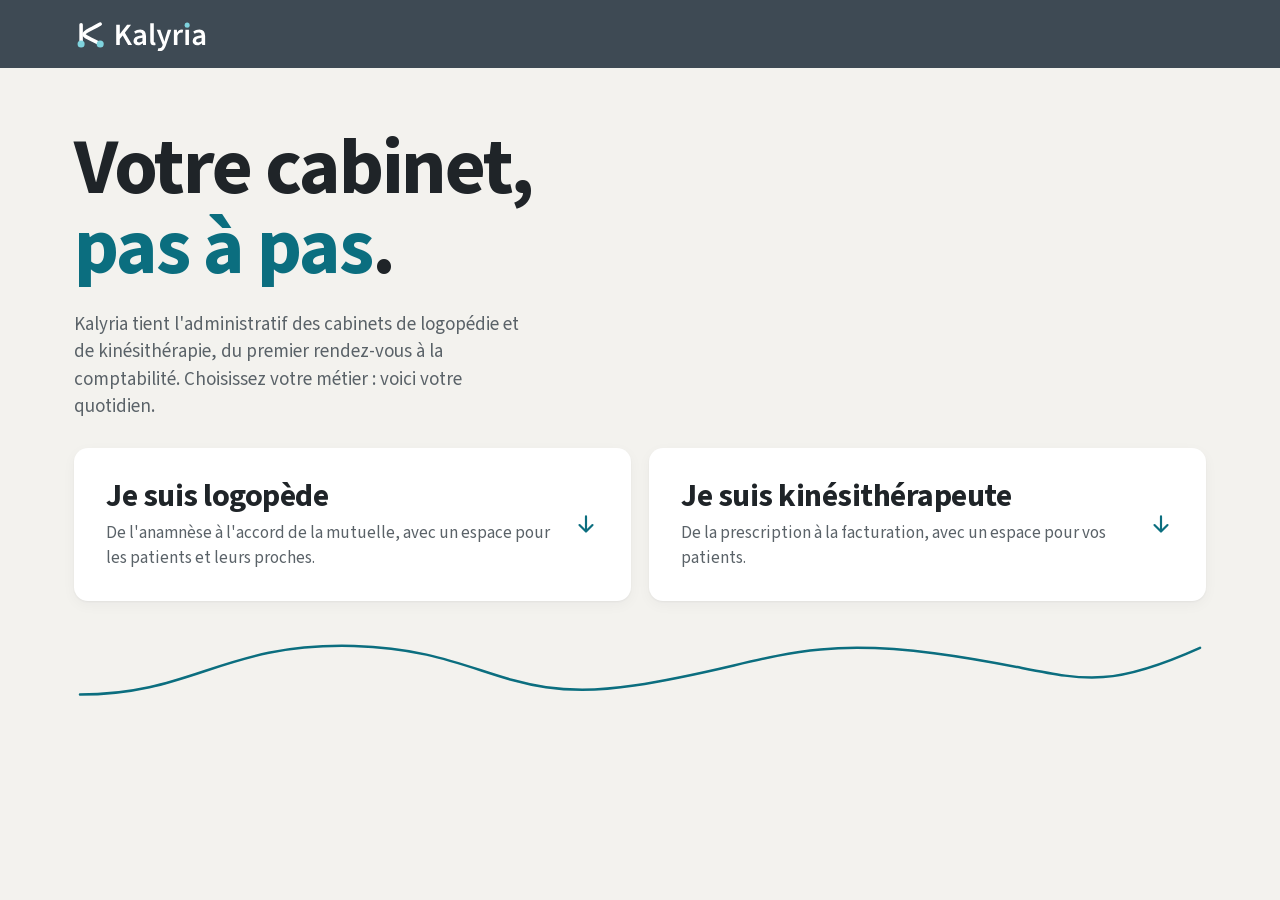
==== commit 5cfec458: "Site : version Kalyria (site-kalyria du 12/11/2026), publiée sur demande du propriétaire Co-Authored" ====
--- a/index.html
+++ b/index.html
@@ -3,21 +3,20 @@
 <head>
 <meta charset="utf-8">
 <meta name="viewport" content="width=device-width,initial-scale=1">
-<meta name="robots" content="noindex,nofollow">
-  <title>Minerva · Logopédie et kinésithérapie, le cabinet en ordre</title>
-<meta name="description" content="Minerva tient l'administratif d'un cabinet de logopédie ou de kinésithérapie en Belgique. En logopédie, Aria suit le dossier mutuelle avec les patients et leurs proches.">
-<link rel="stylesheet" href="site.css?v=29">
+<title>Kalyria · Logopédie et kinésithérapie, le cabinet en ordre</title>
+<meta name="description" content="Kalyria tient l'administratif d'un cabinet de logopédie ou de kinésithérapie en Belgique. Son espace patient suit les rendez-vous et les factures avec les patients, et en logopédie le dossier mutuelle avec leurs proches.">
+<link rel="stylesheet" href="site.css?v=32">
 <script>// Sans JavaScript, tout reste visible ; sinon le métier vient de ?metier= et rien n'est présélectionné.
 document.documentElement.dataset.metier=(m=>m==="logo"||m==="kine"?m:"aucun")(new URLSearchParams(location.search).get("metier"));
 // Le choix ne survit pas au rechargement : un lien ?metier= ouvre le parcours une fois, puis l'adresse redevient neutre.
 history.scrollRestoration="manual";if(location.search)history.replaceState(null,"",location.pathname+location.hash);</script>
-<link rel="icon" type="image/svg+xml" href="images/minerva-tuile.svg">
+<link rel="icon" type="image/svg+xml" href="images/kalyria-tuile.svg">
 </head>
 <body>
 
 <svg width="0" height="0" style="position:absolute" aria-hidden="true">
-  <symbol id="i-marque" viewBox="0 0 48 48"><path d="M8 38V11L24 30L40 11V38" fill="none" stroke="currentColor" stroke-width="5" stroke-linecap="round" stroke-linejoin="round"/><circle cx="8" cy="38" r="5" fill="#7FD3DE"/><circle cx="40" cy="38" r="5" fill="#7FD3DE"/></symbol>
-  <symbol id="i-aria" viewBox="0 0 48 48"><path d="M9 38L24 10L39 38" fill="none" stroke="currentColor" stroke-width="5" stroke-linecap="round" stroke-linejoin="round"/><circle cx="9" cy="38" r="5" fill="#7FD3DE"/><circle cx="39" cy="38" r="5" fill="#7FD3DE"/><circle cx="24" cy="30.500" r="4.5" fill="#7FD3DE"/></symbol>
+  <symbol id="i-marque" viewBox="0 0 48 48"><path d="M10 11V38" fill="none" stroke="currentColor" stroke-width="5" stroke-linecap="round"/><path d="M37 10C25 17 14 21 14 24.5C14 28 25 31 37 38" fill="none" stroke="currentColor" stroke-width="5" stroke-linecap="round"/><circle cx="10" cy="38" r="5" fill="#7FD3DE"/><circle cx="37" cy="38" r="5" fill="#7FD3DE"/></symbol>
+  <symbol id="i-aria" viewBox="0 0 48 48"><path d="M10 11V38" fill="none" stroke="currentColor" stroke-width="5" stroke-linecap="round"/><path d="M37 10C25 17 14 21 14 24.5C14 28 25 31 37 38" fill="none" stroke="currentColor" stroke-width="5" stroke-linecap="round"/><circle cx="10" cy="38" r="5" fill="#7FD3DE"/><circle cx="37" cy="38" r="5" fill="#7FD3DE"/></symbol>
   <symbol id="i-coche" viewBox="0 0 24 24"><circle cx="12" cy="12" r="9" fill="none" stroke="currentColor" stroke-width="2"/><path d="m8.5 12.5 2.5 2.5 4.5-5" fill="none" stroke="currentColor" stroke-width="2" stroke-linecap="round" stroke-linejoin="round"/></symbol>
   <symbol id="i-rond" viewBox="0 0 24 24"><circle cx="12" cy="12" r="9" fill="none" stroke="currentColor" stroke-width="2"/><circle cx="12" cy="12" r="3" fill="currentColor"/></symbol>
   <symbol id="i-horloge" viewBox="0 0 24 24"><circle cx="12" cy="12" r="9" fill="none" stroke="currentColor" stroke-width="2"/><path d="M12 7.5V12l3 2" fill="none" stroke="currentColor" stroke-width="2" stroke-linecap="round" stroke-linejoin="round"/></symbol>
@@ -28,13 +27,13 @@
 
 <header class="haut">
   <div class="wrap">
-    <a class="marque" href="#accueil"><img src="images/minerva-tuile.svg" alt="" width="34" height="34">Minerva</a>
+    <a class="marque" href="#accueil"><img src="images/kalyria-logo-fond-sombre.svg" alt="Kalyria" width="136" height="34"></a>
     <nav aria-label="Navigation du site">
       <a href="#parcours">Le parcours</a>
       <a href="#seances">Les séances</a>
       <a href="#comptabilite">Comptabilité</a>
       <a href="#site-web">Votre site web</a>
-      <a href="#aria" class="seul-logo">Aria</a>
+      <a href="#aria" class="seul-logo">Espace patient</a><a href="#aria-kine" class="seul-kine">Espace patient</a>
       <a href="#tarifs">Tarifs</a>
       <a href="#faq">Questions</a>
       <a class="btn btn-plein" href="#contact">Nous contacter</a>
@@ -47,10 +46,10 @@
 <section class="ouverture" id="accueil">
   <div class="wrap">
     <h1>Votre cabinet, <em>pas à pas</em>.</h1>
-    <p class="sous">Minerva tient l'administratif des cabinets de logopédie et de kinésithérapie, du premier rendez-vous à la comptabilité. Choisissez votre métier : voici votre quotidien.</p>
+    <p class="sous">Kalyria tient l'administratif des cabinets de logopédie et de kinésithérapie, du premier rendez-vous à la comptabilité. Choisissez votre métier : voici votre quotidien.</p>
     <div class="portes" id="choix">
-      <a class="porte" href="?metier=logo#parcours" data-metier="logo"><b>Je suis logopède</b><span>De l'anamnèse à l'accord de la mutuelle, avec Aria pour les patients et leurs proches.</span><svg aria-hidden="true"><use href="#i-bas"/></svg></a>
-      <a class="porte" href="?metier=kine#parcours" data-metier="kine"><b>Je suis kinésithérapeute</b><span>De la prescription à la facturation, séance après séance.</span><svg aria-hidden="true"><use href="#i-bas"/></svg></a>
+      <a class="porte" href="?metier=logo#parcours" data-metier="logo"><b>Je suis logopède</b><span>De l'anamnèse à l'accord de la mutuelle, avec un espace pour les patients et leurs proches.</span><svg aria-hidden="true"><use href="#i-bas"/></svg></a>
+      <a class="porte" href="?metier=kine#parcours" data-metier="kine"><b>Je suis kinésithérapeute</b><span>De la prescription à la facturation, avec un espace pour vos patients.</span><svg aria-hidden="true"><use href="#i-bas"/></svg></a>
     </div>
     <p class="mention"><a href="#tarifs">Voir les tarifs</a></p>
   </div>
@@ -66,16 +65,16 @@
 <section class="parcours" id="parcours" tabindex="-1" aria-label="Le parcours d'un patient">
   <div class="wrap">
     <div class="parcours-tete">
-      <h2 class="seul-logo">Un dossier de logopédie dans Minerva, de bout en bout.</h2>
-      <p class="exemple seul-logo">Exemple : Emma, 7 ans. Pour un adulte, aphasie ou dysphagie par exemple, Minerva suit les documents et les règles de sa pathologie.</p>
-      <h2 class="seul-kine">Un trajet de kinésithérapie dans Minerva, de bout en bout.</h2>
+      <h2 class="seul-logo">Un dossier de logopédie dans Kalyria, de bout en bout.</h2>
+      <p class="exemple seul-logo">Exemple : Emma, 7 ans. Pour un adulte, aphasie ou dysphagie par exemple, Kalyria suit les documents et les règles de sa pathologie.</p>
+      <h2 class="seul-kine">Un trajet de kinésithérapie dans Kalyria, de bout en bout.</h2>
       <div class="tva" role="group" aria-label="Choisir le métier">
         <button type="button" data-choix="logo">Logopédie</button>
         <button type="button" data-choix="kine">Kinésithérapie</button>
       </div>
     </div>
     <div class="etapes seul-logo">
-      <p class="libelle">Minerva, ce que fait le cabinet</p>
+      <p class="libelle">Kalyria, ce que fait le cabinet</p>
 
       <article class="etape" data-etape="0">
         <span class="num" aria-hidden="true">1</span>
@@ -84,9 +83,10 @@
           <p>Anamnèse, premières démarches, explications au patient ou à ses parents : tout part de là.</p>
           <ul>
             <li><svg><use href="#i-coche"/></svg>Anamnèse guidée, gardée au dossier</li>
-            <li><svg><use href="#i-coche"/></svg>La démarche reste accessible dans Aria</li>
-          </ul>
-          <p class="cote-parent"><svg><use href="#i-bulle"/></svg>Côté parent : la démarche, dans Aria.</p>
+            <li><svg><use href="#i-coche"/></svg>La démarche reste accessible dans l'espace patient</li>
+          </ul>
+          <figure><img src="images/etape-logo-agenda.jpg" alt="Planning de la semaine dans Kalyria, en logopédie" width="560" height="200" loading="lazy"></figure>
+          <p class="cote-parent"><svg><use href="#i-bulle"/></svg>Côté parent : la démarche, dans son espace Kalyria.</p>
         </div>
       </article>
 
@@ -98,7 +98,7 @@
           <ul>
             <li><svg><use href="#i-coche"/></svg>Épreuves adaptées à l'âge et au trouble</li>
           </ul>
-          <figure><img src="images/emma-dossier.jpg" alt="Dossier d'Emma Lambert dans Minerva" width="1180" height="760" loading="lazy"></figure>
+          <figure><img src="images/emma-dossier.jpg" alt="Dossier d'Emma Lambert dans Kalyria" width="1180" height="760" loading="lazy"></figure>
           <p class="cote-parent"><svg><use href="#i-bulle"/></svg>Côté parent : les démarches avancent déjà.</p>
         </div>
       </article>
@@ -133,11 +133,11 @@
           <h2>L'accord et le traitement</h2>
           <p>L'accord vaut 1 à 2 ans selon la pathologie : la facturation est en ordre, la rééducation suit son cours.</p>
           <ul>
-            <li><svg><use href="#i-coche"/></svg>Vous pointez, Minerva prépare le reste</li>
+            <li><svg><use href="#i-coche"/></svg>Vous pointez, Kalyria prépare le reste</li>
             <li><svg><use href="#i-coche"/></svg>Une note à chaque séance, écrite ou dictée · <a href="#seances">En savoir plus</a></li>
           </ul>
-          <figure><img src="images/emma-trajet.jpg" alt="Trajet de soins d'Emma Lambert dans Minerva" width="1180" height="760" loading="lazy"></figure>
-          <p class="cote-parent"><svg><use href="#i-bulle"/></svg>Côté parent : les rendez-vous, dans Aria.</p>
+          <figure><img src="images/emma-trajet.jpg" alt="Trajet de soins d'Emma Lambert dans Kalyria" width="1180" height="760" loading="lazy"></figure>
+          <p class="cote-parent"><svg><use href="#i-bulle"/></svg>Côté parent : les rendez-vous, dans son espace Kalyria.</p>
         </div>
       </article>
 
@@ -145,12 +145,12 @@
         <span class="num" aria-hidden="true">6</span>
         <div>
           <h2>La facture et l'encaissement</h2>
-          <p>En fin de mois, les factures sont prêtes et partent dans Aria. Mutuelle et patient se suivent séparément.</p>
+          <p>En fin de mois, les factures sont prêtes et partent dans l'espace patient. Mutuelle et patient se suivent séparément.</p>
           <ul>
             <li><svg><use href="#i-coche"/></svg>Vous voyez si la facture est ouverte, puis payée</li>
             <li><svg><use href="#i-coche"/></svg>Les impayés ne passent plus inaperçus</li>
           </ul>
-          <p class="cote-parent"><svg><use href="#i-bulle"/></svg>Côté parent : la facture, dans Aria.</p>
+          <p class="cote-parent"><svg><use href="#i-bulle"/></svg>Côté parent : la facture, dans son espace Kalyria.</p>
         </div>
       </article>
 
@@ -168,7 +168,7 @@
 
     </div>
     <div class="etapes seul-kine">
-      <p class="libelle">Minerva, ce que fait le kiné</p>
+      <p class="libelle">Kalyria, ce que fait le kiné</p>
 
       <article class="etape" data-etape="0">
         <span class="num" aria-hidden="true">1</span>
@@ -206,6 +206,7 @@
             <li><svg><use href="#i-coche"/></svg>Une note à chaque séance, écrite ou dictée · <a href="#seances">En savoir plus</a></li>
             <li><svg><use href="#i-coche"/></svg>Pathologies courantes comme lourdes</li>
           </ul>
+          <figure><img src="images/etape-kine-agenda.jpg" alt="Planning de la semaine dans Kalyria, en kinésithérapie" width="560" height="200" loading="lazy"></figure>
           <p class="cote-parent"><svg><use href="#i-bulle"/></svg>Dans le dossier : le compteur de séances est à jour.</p>
         </div>
       </article>
@@ -221,6 +222,7 @@
             <li><svg><use href="#i-coche"/></svg>Une séance rejetée revient d'elle-même à refacturer</li>
             <li><svg><use href="#i-coche"/></svg>Un rapport clair chaque mois, trajets sans remboursement compris</li>
           </ul>
+          <figure><img src="images/etape-kine-attestations.jpg" alt="Attestations de soins à imprimer dans Kalyria, tiers payant et paiement au comptant" width="640" height="228" loading="lazy"></figure>
           <p class="cote-parent"><svg><use href="#i-bulle"/></svg>Dans le dossier : chaque paiement est suivi jusqu'au bout.</p>
         </div>
       </article>
@@ -239,10 +241,10 @@
 
     </div>
 
-    <aside class="telephone seul-logo appareil" data-pour="logo" aria-label="Ce que voit le parent dans Aria">
-      <p class="libelle">Aria, ce que voit le parent</p>
+    <aside class="telephone seul-logo appareil" data-pour="logo" aria-label="Ce que voit le parent dans son espace Kalyria">
+      <p class="libelle">Kalyria, ce que voit le parent</p>
       <div class="cadre">
-        <div class="ecran-haut"><svg><use href="#i-aria"/></svg><div><b>Aria</b><small>Écosystème Minerva</small></div></div>
+        <div class="ecran-haut"><svg><use href="#i-aria"/></svg><div><b>Kalyria</b><small>Espace patient</small></div></div>
         <div class="ecran">
           <h3>Bonjour Sophie</h3>
           <p class="bonjour">Voici où en sont les démarches d'Emma.</p>
@@ -253,10 +255,10 @@
       </div>
     </aside>
 
-    <aside class="telephone seul-kine appareil" data-pour="kine" aria-label="Dossier de démonstration dans Minerva">
-      <p class="libelle">Minerva, le dossier du patient</p>
+    <aside class="telephone seul-kine appareil" data-pour="kine" aria-label="Dossier de démonstration dans Kalyria">
+      <p class="libelle">Kalyria, le dossier du patient</p>
       <div class="cadre fiche">
-        <div class="ecran-haut"><svg><use href="#i-marque"/></svg><div><b>Minerva</b><small>Kinésithérapie</small></div></div>
+        <div class="ecran-haut"><svg><use href="#i-marque"/></svg><div><b>Kalyria</b><small>Kinésithérapie</small></div></div>
         <div class="ecran">
           <h3>Thomas Claes</h3>
           <p class="bonjour">Pathologie courante · au cabinet</p>
@@ -282,12 +284,12 @@
       </dl>
     </div>
     <div>
-      <figure class="note-ecran seul-logo" aria-label="Exemple de note de séance dans Minerva">
+      <figure class="note-ecran seul-logo" aria-label="Exemple de note de séance dans Kalyria">
         <figcaption><b>Note de séance</b><span>Emma Lambert · jeudi 16 h 30</span></figcaption>
         <div class="note-texte"><p>Emma produit le /ch/ en début de mot. Bonne attention pendant toute la séance. On continue avec les mots plus longs.</p><span class="dicter"><svg viewBox="0 0 24 24" aria-hidden="true"><rect x="9" y="3" width="6" height="12" rx="3"/><path d="M5 11a7 7 0 0 0 14 0M12 18v3"/></svg>Dicter</span></div>
         <div class="note-materiel"><b>Matériel utilisé</b><label class="pris"><span class="case" aria-hidden="true"></span>Loto des sons<small>4 fois · 22/10</small></label><label class="pris"><span class="case" aria-hidden="true"></span>Imagier des verbes<small>1re fois</small></label><label class=""><span class="case" aria-hidden="true"></span>Jeu de l'oie des syllabes<small>2 fois · 08/10</small></label></div>
       </figure>
-      <figure class="note-ecran seul-kine" aria-label="Exemple de note de séance dans Minerva">
+      <figure class="note-ecran seul-kine" aria-label="Exemple de note de séance dans Kalyria">
         <figcaption><b>Note de séance</b><span>Thomas Claes · jeudi 16 h 30</span></figcaption>
         <div class="note-texte"><p>Bonne stabilité sur l'appui droit. Douleur en baisse. On augmente la charge à la prochaine séance.</p><span class="dicter"><svg viewBox="0 0 24 24" aria-hidden="true"><rect x="9" y="3" width="6" height="12" rx="3"/><path d="M5 11a7 7 0 0 0 14 0M12 18v3"/></svg>Dicter</span></div>
         <div class="note-materiel"><b>Matériel utilisé</b><label class="pris"><span class="case" aria-hidden="true"></span>Plateau d'équilibre<small>4 fois · 22/10</small></label><label class="pris"><span class="case" aria-hidden="true"></span>Bandes élastiques<small>1re fois</small></label><label class=""><span class="case" aria-hidden="true"></span>Ballon de rééducation<small>2 fois · 08/10</small></label></div>
@@ -300,7 +302,7 @@
   <div class="wrap">
     <h2>La comptabilité, dans le même outil.</h2>
     <p class="sous">Vos recettes s'ajoutent toutes seules, vos frais se rangent au même endroit. D'un coup d'œil, vous voyez ce qui vous reste vraiment.</p>
-    <div class="ecran-compta"><figure class="sans-rail" id="ecran-compta"><img src="images/compta-bilan.jpg" alt="Comptabilité dans Minerva : tableau de l'année par trimestre, recettes, frais, cotisations et impôt" width="1440" height="1000" loading="lazy"></figure></div>
+    <div class="ecran-compta"><figure class="sans-rail" id="ecran-compta"><img src="images/compta-bilan.jpg" alt="Comptabilité dans Kalyria : tableau de l'année par trimestre, recettes, frais, cotisations et impôt" width="1440" height="1000" loading="lazy"></figure></div>
     <dl>
       <div><dt>Vos recettes</dt><dd>Chaque paiement reçu, trimestre par trimestre.</dd></div>
       <div><dt>Vos frais</dt><dd>Vos dépenses du cabinet, classées, relevés bancaires compris.</dd></div>
@@ -316,16 +318,16 @@
       <p class="sous">Remplissez quelques champs, ajoutez votre photo : votre page se crée toute seule. Inclus dans votre abonnement.</p>
     <figure class="site-figure">
       <div class="ex-logo site-duo">
-        <img class="site-fen" src="images/site-fenetre-logo.jpg" alt="Exemple de site de logopède créé avec Minerva, avec le bouton Prendre rendez-vous" width="1760" height="1280" loading="lazy">
+        <img class="site-fen" src="images/site-fenetre-logo.jpg" alt="Exemple de site de logopède créé avec Kalyria, avec le bouton Prendre rendez-vous" width="1760" height="1280" loading="lazy">
         <div class="cadre site-tel"><img src="images/site-creneaux-logo.jpg" alt="Sur téléphone, la prise de rendez-vous avec les heures libres de chaque jour" width="780" height="1640" loading="lazy"></div>
       </div>
       <div class="ex-kine site-duo">
-        <img class="site-fen" src="images/site-fenetre-kine.jpg" alt="Exemple de site de kinésithérapeute créé avec Minerva, avec le bouton Prendre rendez-vous" width="1760" height="1280" loading="lazy">
+        <img class="site-fen" src="images/site-fenetre-kine.jpg" alt="Exemple de site de kinésithérapeute créé avec Kalyria, avec le bouton Prendre rendez-vous" width="1760" height="1280" loading="lazy">
         <div class="cadre site-tel"><img src="images/site-creneaux-kine.jpg" alt="Sur téléphone, la prise de rendez-vous avec les heures libres de chaque jour" width="780" height="1640" loading="lazy"></div>
       </div>
     </figure>
       <dl>
-        <div><dt>Votre page, à votre nom</dt><dd>Votre présentation, vos spécialités, vos consultations et vos coordonnées, sur ordinateur et sur téléphone.<span class="seul-logo"> Vos patients y retrouvent aussi le chemin d'Aria.</span></dd></div>
+        <div><dt>Votre page, à votre nom</dt><dd>Votre présentation, vos spécialités, vos consultations et vos coordonnées, sur ordinateur et sur téléphone. Vos patients y retrouvent aussi le chemin de leur espace patient.</dd></div>
         <div><dt>Rien à construire</dt><dd>Ni graphiste ni hébergement à gérer. Vous changez une information, votre page suit.</dd></div>
         <div><dt>Des rendez-vous demandés en ligne</dt><dd>Vos patients choisissent un moment libre. Vos rendez-vous, vos pauses, vos congés et les jours fériés sont déjà retirés.</dd></div>
         <div><dt>Vous gardez la main</dt><dd>Vous choisissez vos plages, et chaque demande attend votre confirmation.</dd></div>
@@ -337,7 +339,7 @@
   <div class="wrap">
     <div>
       <h2>Tout MyCareNet, dans le dossier.</h2>
-      <p class="sous">Plus besoin de passer d'un site à l'autre : chaque échange avec la mutuelle part de Minerva.</p>
+      <p class="sous">Plus besoin de passer d'un site à l'autre : chaque échange avec la mutuelle part de Kalyria.</p>
     </div>
     <ul class="services">
       <li><b>Member Data</b><span class="dispo">Disponible</span></li>
@@ -372,14 +374,15 @@
       <div><dt>Le suivi</dt><dd>Ce qui est à faire aujourd'hui, en premier.</dd></div>
       <div><dt>Deux métiers, un toit</dt><dd>Logopédie et kiné dans le même dossier patient.</dd></div>
     </dl>
+    <figure class="ecran-cabinet seul-logo"><img src="images/etape-logo-seances.jpg" alt="Tableau de bord de Kalyria : les séances du jour à préparer, avec le journal et le dossier de chaque patient" width="1300" height="400" loading="lazy"></figure>
   </div>
 </section>
 
 <section class="aria seul-logo" id="aria">
   <div class="wrap">
     <div class="aria-tete">
-      <h2>Aria, le portail du patient et de sa famille.</h2>
-      <p class="sous">Dossier, rendez-vous et factures : le cabinet et la famille suivent tout, chacun sur son écran. Aria s'ajoute à Minerva ou à votre logiciel.</p>
+      <h2>Un espace pour le patient et sa famille.</h2>
+      <p class="sous">Dossier, rendez-vous et factures : le cabinet et la famille suivent tout, chacun sur son écran. L'espace patient s'ajoute à Kalyria en option, ou fonctionne avec votre logiciel actuel.</p>
     </div>
   </div>
   <div class="aria-pin" id="aria-pin"><div class="wrap aria-scene">
@@ -395,11 +398,41 @@
     <div class="duo-aria">
       <figure class="cote-cabinet">
         <figcaption>Côté cabinet</figcaption>
-        <div class="empile" data-empile><img src="images/aria-cabinet-1.jpg" alt="Dossier d'Emma Lambert dans Aria, côté cabinet : le dossier s'ouvre" width="788" height="600" class="visible"><img src="images/aria-cabinet-2.jpg" alt="Dossier d'Emma Lambert dans Aria, côté cabinet : les documents arrivent" width="788" height="600" loading="lazy"><img src="images/aria-cabinet-3.jpg" alt="Dossier d'Emma Lambert dans Aria, côté cabinet : le bilan est remis" width="788" height="600" loading="lazy"><img src="images/aria-cabinet-4.jpg" alt="Dossier d'Emma Lambert dans Aria, côté cabinet : le dossier est complet" width="788" height="600" loading="lazy"><img src="images/minerva-agenda.jpg" alt="Agenda de Minerva : les rendez-vous de la semaine" width="1048" height="798" loading="lazy"><img class="entier" src="images/aria-cabinet-6.jpg" alt="Suivi des factures dans Aria, côté cabinet : à payer, payée, vue ou non" width="788" height="600" loading="lazy"></div>
+        <div class="empile" data-empile><img src="images/aria-cabinet-1.jpg" alt="Dossier d'Emma Lambert dans Kalyria, côté cabinet : le dossier s'ouvre" width="788" height="600" class="visible"><img src="images/aria-cabinet-2.jpg" alt="Dossier d'Emma Lambert dans Kalyria, côté cabinet : les documents arrivent" width="788" height="600" loading="lazy"><img src="images/aria-cabinet-3.jpg" alt="Dossier d'Emma Lambert dans Kalyria, côté cabinet : le bilan est remis" width="788" height="600" loading="lazy"><img src="images/aria-cabinet-4.jpg" alt="Dossier d'Emma Lambert dans Kalyria, côté cabinet : le dossier est complet" width="788" height="600" loading="lazy"><img src="images/minerva-agenda.jpg" alt="Agenda de Kalyria : les rendez-vous de la semaine" width="1048" height="798" loading="lazy"><img class="entier" src="images/aria-cabinet-6.jpg" alt="Suivi des factures dans Kalyria, côté cabinet : à payer, payée, vue ou non" width="788" height="600" loading="lazy"></div>
       </figure>
       <figure class="cote-tel">
         <figcaption>Côté parent</figcaption>
-        <div class="cadre photo"><div class="empile" data-empile><img src="images/aria-parent-1.jpg" alt="Espace parent d'Aria sur téléphone : le dossier s'ouvre" width="375" height="770" class="visible"><img src="images/aria-parent-2.jpg" alt="Espace parent d'Aria sur téléphone : les documents arrivent" width="375" height="770" loading="lazy"><img src="images/aria-parent-3.jpg" alt="Espace parent d'Aria sur téléphone : le bilan est remis" width="375" height="770" loading="lazy"><img src="images/aria-parent-4.jpg" alt="Espace parent d'Aria sur téléphone : le dossier est complet" width="375" height="770" loading="lazy"><img src="images/aria-parent-5.jpg" alt="Espace parent d'Aria : les prochains rendez-vous d'Emma" width="375" height="770" loading="lazy"><img src="images/aria-parent-6.jpg" alt="Espace parent d&#39;Aria sur téléphone : paiement de la facture" width="375" height="770" loading="lazy"></div></div>
+        <div class="cadre photo"><div class="empile" data-empile><img src="images/aria-parent-1.jpg" alt="Espace patient de Kalyria sur téléphone : le dossier s'ouvre" width="375" height="770" class="visible"><img src="images/aria-parent-2.jpg" alt="Espace patient de Kalyria sur téléphone : les documents arrivent" width="375" height="770" loading="lazy"><img src="images/aria-parent-3.jpg" alt="Espace patient de Kalyria sur téléphone : le bilan est remis" width="375" height="770" loading="lazy"><img src="images/aria-parent-4.jpg" alt="Espace patient de Kalyria sur téléphone : le dossier est complet" width="375" height="770" loading="lazy"><img src="images/aria-parent-5.jpg" alt="Espace patient de Kalyria : les prochains rendez-vous d'Emma" width="375" height="770" loading="lazy"><img src="images/aria-parent-6.jpg" alt="Espace patient de Kalyria sur téléphone : paiement de la facture" width="375" height="770" loading="lazy"></div></div>
+      </figure>
+    </div>
+  </div>
+  </div>
+</section>
+
+<section class="aria seul-kine" id="aria-kine">
+  <div class="wrap">
+    <div class="aria-tete">
+      <h2>Un espace pour vos patients.</h2>
+      <p class="sous">Bilan, rapport au médecin, rendez-vous et factures : le cabinet et le patient suivent tout, chacun sur son écran. L'espace patient s'ajoute à Kalyria en option, ou fonctionne avec votre logiciel actuel.</p>
+    </div>
+  </div>
+  <div class="aria-pin" id="aria-pin-kine"><div class="wrap aria-scene">
+    <div class="moments" role="group" aria-label="Les moments du trajet">
+        <button type="button" data-moment="0" aria-pressed="true">Le trajet s'ouvre</button>
+        <button type="button" data-moment="1" aria-pressed="false">Le bilan est remis</button>
+        <button type="button" data-moment="2" aria-pressed="false">Le rapport au médecin</button>
+        <button type="button" data-moment="3" aria-pressed="false">Les rendez-vous suivent</button>
+        <button type="button" data-moment="4" aria-pressed="false">Les factures arrivent</button>
+    </div>
+    <p class="moment-texte" id="moment-texte-kine" aria-live="polite">Le trajet de Thomas s’ouvre : prescription, assurabilité et accord de la mutualité. Il voit ses premières séances et ce qui est déjà en ordre.</p>
+    <div class="duo-aria">
+      <figure class="cote-cabinet">
+        <figcaption>Côté cabinet</figcaption>
+        <div class="empile" data-empile><img src="images/aria-kine-cabinet-1.jpg" alt="Trajet de Thomas Claes dans Kalyria, côté cabinet : prescription, assurabilité et trajet enregistrés" width="788" height="600" class="visible"><img src="images/aria-kine-cabinet-2.jpg" alt="Trajet de Thomas Claes dans Kalyria, côté cabinet : le bilan kinésithérapeutique est remis" width="788" height="600" loading="lazy"><img src="images/aria-kine-cabinet-3.jpg" alt="Trajet de Thomas Claes dans Kalyria, côté cabinet : le rapport pour le médecin est envoyé" width="788" height="600" loading="lazy"><img src="images/minerva-agenda.jpg" alt="Agenda de Kalyria : les rendez-vous de la semaine" width="1048" height="798" loading="lazy"><img src="images/aria-kine-cabinet-5.jpg" alt="Suivi des factures de Thomas Claes dans Kalyria, côté cabinet : à payer, payée, vue ou non" class="entier" width="788" height="600" loading="lazy"></div>
+      </figure>
+      <figure class="cote-tel">
+        <figcaption>Côté patient</figcaption>
+        <div class="cadre photo"><div class="empile" data-empile><img src="images/aria-kine-patient-1.jpg" alt="Espace patient de Kalyria sur téléphone : le trajet de Thomas est enregistré" width="375" height="770" class="visible"><img src="images/aria-kine-patient-2.jpg" alt="Espace patient de Kalyria sur téléphone : le bilan kinésithérapeutique est disponible" width="375" height="770" loading="lazy"><img src="images/aria-kine-patient-3.jpg" alt="Espace patient de Kalyria sur téléphone : le rapport pour le médecin est disponible" width="375" height="770" loading="lazy"><img src="images/aria-kine-patient-4.jpg" alt="Espace patient de Kalyria : les prochaines séances de Thomas et leurs comptes rendus" width="375" height="770" loading="lazy"><img src="images/aria-kine-patient-5.jpg" alt="Espace patient de Kalyria sur téléphone : les factures de Thomas, à payer ou payées" width="375" height="770" loading="lazy"></div></div>
       </figure>
     </div>
   </div>
@@ -415,36 +448,38 @@
       </div>
     </div>
 
-    <h3 class="gamme-titre">Minerva</h3>
+    <h3 class="gamme-titre">Kalyria</h3>
     <div class="gamme deux">
       <article class="offre phare">
         <span class="qui">Logopédie ou kinésithérapie</span>
         <h3>Par thérapeute</h3>
         <div class="prix"><b>39,99 € TTC</b><span>/ mois</span></div>
-        <p>Toutes les fonctions. Accès secrétariat, module comptabilité, site web et rendez-vous en ligne inclus.<span class="seul-kine"> Member Data, eAgreement, eAttest et eFact inclus.</span><span class="seul-logo"> Member Data inclus, le reste de MyCareNet dès son ouverture à la logopédie.</span></p>
+        <p>Toutes les fonctions. Accès secrétariat, module comptabilité, site web et rendez-vous en ligne inclus.<span class="seul-kine"> Member Data, eAgreement, eAttest et eFact inclus.</span><span class="seul-logo"> Member Data inclus, le reste de MyCareNet dès son ouverture à la logopédie.</span> Espace patient en option, +5 € TTC par mois.</p>
         <a class="btn" href="#contact">Nous contacter</a>
       </article>
       <article class="offre phare">
-        <span class="qui">Offre Minerva</span>
+        <span class="qui">Offre Kalyria</span>
         <h3>Nouveau diplômé</h3>
         <div class="prix"><b>3 mois gratuits</b></div>
-        <p>Pour le thérapeute diplômé dans l'année où il prend son contrat.</p>
+        <p>Pour le thérapeute diplômé dans l'année où il prend son contrat, sur Kalyria comme sur l'espace patient seul.</p>
         <a class="btn" href="#contact">Nous contacter</a>
       </article>
     </div>
 
-    <h3 class="gamme-titre seul-logo">Aria</h3>
-    <div class="gamme deux seul-logo">
-      <article class="offre phare"><span class="qui">Découverte</span><h3>Gratuit</h3><div class="prix"><b>0 €</b></div><p>3 dossiers actifs, espace patient complet.</p></article>
-      <article class="offre phare"><span class="qui">Aria</span><h3>Par thérapeute</h3><div class="prix"><b>9,99 € TTC</b><span>/ mois</span></div><p>Dossiers illimités, rappels SMS, import de patients, de rendez-vous et de factures, et lien avec votre logiciel.</p></article>
-    </div>
-
-    <div class="sms seul-logo">
+    <h3 class="gamme-titre">Espace patient</h3>
+    <p class="gamme-intro">Vous travaillez déjà avec un autre logiciel ? <b>Gardez-le.</b> L'espace patient s'utilise aussi seul, sans abonnement à Kalyria.</p>
+    <div class="gamme">
+      <article class="offre phare"><span class="qui">Vous utilisez Kalyria</span><h3>En option</h3><div class="prix"><b>+5 € TTC</b><span>/ mois</span></div><p>Ajouté à votre abonnement Kalyria : dossiers, rendez-vous et factures arrivent d'eux-mêmes chez le patient.</p></article>
+      <article class="offre phare"><span class="qui">Vous gardez votre logiciel</span><h3>Pour commencer</h3><div class="prix"><b>0 €</b></div><p>Jusqu'à 3 dossiers actifs, avec l'espace patient complet. Sans Kalyria, sans engagement.</p></article>
+      <article class="offre phare"><span class="qui">Vous gardez votre logiciel</span><h3>Espace patient seul</h3><div class="prix"><b>9,99 € TTC</b><span>/ mois</span></div><p>Sans Kalyria : vous restez sur votre logiciel actuel et vos patients profitent de l'espace patient. Dossiers illimités, rappels SMS, import de vos patients, rendez-vous et factures.</p></article>
+    </div>
+
+    <div class="sms">
       <span>Crédits SMS, sans expiration</span>
-      <span><b>18,15 € TTC</b> · 100 SMS</span>
-      <span><b>42,35 € TTC</b> · 250 SMS</span>
-      <span><b>78,65 € TTC</b> · 500 SMS</span>
-      <span><b>145,20 € TTC</b> · 1 000 SMS</span>
+      <span><b>16,99 € TTC</b> · 100 SMS</span>
+      <span><b>39,99 € TTC</b> · 250 SMS</span>
+      <span><b>74,99 € TTC</b> · 500 SMS</span>
+      <span><b>139,99 € TTC</b> · 1 000 SMS</span>
     </div>
   </div>
 </section>
@@ -453,29 +488,29 @@
   <div class="wrap">
     <h2>Avant de commencer.</h2>
     <div>
-      <details class="seul-logo">
-        <summary>Quelle différence entre Minerva et Aria ?<svg><use href="#i-plus"/></svg></summary>
-        <div class="r"><p>Minerva est le logiciel du cabinet : agenda, séances, facturation et comptabilité.</p><p>Aria est l'espace du patient et de sa famille. Tout y est résumé : les démarches administratives à faire, les rendez-vous à venir, et les factures, avec ce qui a été payé et ce qui reste à payer.</p></div>
-      </details>
-      <details class="seul-logo">
-        <summary>Puis-je utiliser Aria sans Minerva ?<svg><use href="#i-plus"/></svg></summary>
-        <div class="r"><p>Oui. Aria s'utilise avec Minerva ou seule : vous gardez votre logiciel actuel et vos patients suivent leur dossier dans Aria.</p><p>Seule, Aria est simplement moins intégrée : ce qui se trouve dans votre logiciel ne passe pas tout seul. Si votre logiciel sait exporter en Excel ou CSV, vous déposez vos patients, vos rendez-vous et vos factures dans Aria : elle les range et prévient les familles. Il n'y a rien à réencoder, seulement ce fichier à déposer de temps en temps.</p></div>
+      <details>
+        <summary>Qu'est-ce que l'espace patient ?<svg><use href="#i-plus"/></svg></summary>
+        <div class="r"><p>Kalyria est le logiciel du cabinet : agenda, séances, facturation et comptabilité.</p><p>L'espace patient est la partie de Kalyria réservée au patient et à sa famille, en option à 5 € par mois. Tout y est résumé : les rendez-vous à venir, les démarches administratives à faire (en logopédie, le dossier mutuelle), et les factures, avec ce qui a été payé et ce qui reste à payer.</p></div>
+      </details>
+      <details>
+        <summary>Puis-je proposer l'espace patient en gardant mon logiciel actuel ?<svg><use href="#i-plus"/></svg></summary>
+        <div class="r"><p>Oui. L'espace patient s'utilise avec Kalyria ou seul : vous gardez votre logiciel actuel et vos patients suivent leur dossier dans leur espace Kalyria.</p><p>Seul, l'espace patient est simplement moins intégré : ce qui se trouve dans votre logiciel ne passe pas tout seul. Si votre logiciel sait exporter en Excel ou CSV, vous déposez vos patients, vos rendez-vous et vos factures dans l'espace patient : il les range et prévient les familles. Il n'y a rien à réencoder, seulement ce fichier à déposer de temps en temps.</p></div>
       </details>
       <details>
         <summary>Mon site web est-il inclus ?<svg><use href="#i-plus"/></svg></summary>
-        <div class="r"><p>Oui. Chaque thérapeute abonné a sa page, sans supplément. Vous remplissez vos informations dans Minerva, ajoutez votre photo, et la page se crée toute seule. Toutes les pages suivent la même présentation, et un petit lien vers Minerva figure en bas.</p></div>
+        <div class="r"><p>Oui. Chaque thérapeute abonné a sa page, sans supplément. Vous remplissez vos informations dans Kalyria, ajoutez votre photo, et la page se crée toute seule. Toutes les pages suivent la même présentation, et un petit lien vers Kalyria figure en bas.</p></div>
       </details>
       <details>
         <summary>Comment fonctionne la prise de rendez-vous en ligne ?<svg><use href="#i-plus"/></svg></summary>
         <div class="r"><p>Vous l'activez si vous le souhaitez et vous choisissez vos plages. Le patient choisit un moment libre sur votre site et confirme sa demande avec un code reçu par e-mail. Il n'indique aucun motif médical. La demande attend ensuite votre confirmation.</p></div>
       </details>
       <details>
-        <summary>Minerva est-il relié à MyCareNet ?<svg><use href="#i-plus"/></svg></summary>
+        <summary>Kalyria est-elle reliée à MyCareNet ?<svg><use href="#i-plus"/></svg></summary>
         <div class="r"><p>Oui. En kinésithérapie, Member Data, eAgreement, eAttest et eFact sont disponibles. En logopédie, Member Data est disponible, et le reste sera activé dès que MyCareNet l'ouvrira à la profession.</p></div>
       </details>
       <details class="seul-kine">
-        <summary>Aria existe-t-elle pour les kinés ?<svg><use href="#i-plus"/></svg></summary>
-        <div class="r"><p>Non. Aria suit aujourd'hui les dossiers mutuelle de logopédie. En kinésithérapie, Minerva couvre le trajet complet sans elle.</p></div>
+        <summary>L'espace patient existe-t-il pour les kinés ?<svg><use href="#i-plus"/></svg></summary>
+        <div class="r"><p>Oui, en option à 5 € par mois. Vos patients voient leurs séances, reçoivent un rappel avant chacune, retrouvent leurs factures et les règlent par virement. Vous voyez ce qui est payé.</p></div>
       </details>
       <details>
         <summary>Un centre peut-il réunir logopèdes et kinés ?<svg><use href="#i-plus"/></svg></summary>
@@ -487,21 +522,21 @@
       </details>
       <details>
         <summary>Comment le code INAMI est-il choisi ?<svg><use href="#i-plus"/></svg></summary>
-        <div class="r"><p>Minerva le propose d'après le dossier et la séance, en suivant les règles officielles de votre métier. Quand une règle n'est pas claire ou pas implémentée, Minerva le dit et vous laisse la main plutôt que de deviner.</p></div>
+        <div class="r"><p>Kalyria le propose d'après le dossier et la séance, en suivant les règles officielles de votre métier. Quand une règle n'est pas claire ou pas implémentée, Kalyria le dit et vous laisse la main plutôt que de deviner.</p></div>
       </details>
       <details>
         <summary>Comment fonctionne le tiers payant ?<svg><use href="#i-plus"/></svg></summary>
         <div class="r"><p>La part de la mutuelle et celle du patient sont préparées séparément, et chacune se suit jusqu'au paiement.</p></div>
       </details>
-      <details class="seul-logo">
+      <details>
         <summary>Les patients voient-ils leurs rendez-vous ?<svg><use href="#i-plus"/></svg></summary>
-        <div class="r"><p>Oui, quand Aria est reliée à l'agenda de Minerva. Ils voient leurs prochains rendez-vous, sont prévenus d'un changement et reçoivent un rappel avant la séance.</p></div>
-      </details>
-      <details class="seul-logo">
-        <summary>Les factures arrivent-elles dans Aria ?<svg><use href="#i-plus"/></svg></summary>
-        <div class="r"><p>Oui. Vous l'envoyez depuis Minerva et son destinataire la retrouve dans son espace : lui seul la voit, même si deux parents suivent le dossier. Il règle depuis son application bancaire, en scannant un code ou en copiant le compte, le montant et la communication. Le même code figure sur la facture, imprimée ou reçue par e-mail. Vous voyez si elle a été ouverte, puis payée.</p></div>
-      </details>
-      <details class="seul-logo">
+        <div class="r"><p>Oui, quand l'espace patient est relié à l'agenda de Kalyria. Ils voient leurs prochains rendez-vous, sont prévenus d'un changement et reçoivent un rappel avant la séance.</p></div>
+      </details>
+      <details>
+        <summary>Les factures arrivent-elles dans l'espace patient ?<svg><use href="#i-plus"/></svg></summary>
+        <div class="r"><p>Oui. Vous l'envoyez depuis Kalyria et son destinataire la retrouve dans son espace : lui seul la voit, même si deux parents suivent le dossier. Il règle depuis son application bancaire, en scannant un code ou en copiant le compte, le montant et la communication. Le même code figure sur la facture, imprimée ou reçue par e-mail. Vous voyez si elle a été ouverte, puis payée.</p></div>
+      </details>
+      <details>
         <summary>Les patients doivent-ils installer une application ?<svg><use href="#i-plus"/></svg></summary>
         <div class="r"><p>Non. Ils reçoivent une invitation par e-mail et tout se passe dans le navigateur de leur téléphone.</p></div>
       </details>
@@ -514,8 +549,8 @@
         <div class="r"><p>Oui, votre liste de patients s'importe, et les prises en charge en cours se reprennent avec ce qui a déjà été consommé.</p></div>
       </details>
       <details>
-        <summary>Minerva remplace-t-il mon comptable ?<svg><use href="#i-plus"/></svg></summary>
-        <div class="r"><p>Non, il lui facilite la vie. La comptabilité de Minerva vous donne une estimation et un tableau de l'année ; les montants réels restent établis avec votre comptable, votre caisse et le SPF Finances.</p></div>
+        <summary>Kalyria remplace-t-elle mon comptable ?<svg><use href="#i-plus"/></svg></summary>
+        <div class="r"><p>Non, elle lui facilite la vie. La comptabilité de Kalyria vous donne une estimation et un tableau de l'année ; les montants réels restent établis avec votre comptable, votre caisse et le SPF Finances.</p></div>
       </details>
       <details>
         <summary>Y a-t-il un engagement ou des frais d'installation ?<svg><use href="#i-plus"/></svg></summary>
@@ -528,7 +563,7 @@
 <section class="contact" id="contact">
   <div class="wrap">
     <h2>Parlons de votre cabinet.</h2>
-    <p>Dites-nous ce qui vous prend le plus de temps aujourd'hui. Nous vous montrons ce que Minerva peut changer.</p>
+    <p>Dites-nous ce qui vous prend le plus de temps aujourd'hui. Nous vous montrons ce que Kalyria peut changer.</p>
     <!-- shortcut: le formulaire prépare un e-mail dans la messagerie du visiteur ; à relier à un service d'envoi si le site a un serveur -->
     <form class="formulaire" id="form-contact">
       <label>Votre nom<input name="nom" required maxlength="100" autocomplete="name"></label>
@@ -546,7 +581,7 @@
       <label class="large">Votre message<textarea name="message" rows="5" required maxlength="2000"></textarea></label>
       <div class="large envoi">
         <button class="btn btn-plein" type="submit">Envoyer le message</button>
-        <span>Ou écrivez-nous à <a href="mailto:info@minerva.be">info@minerva.be</a></span>
+        <span>Ou écrivez-nous à <a href="mailto:info@kalyria.be">info@kalyria.be</a></span>
       </div>
     </form>
   </div>
@@ -556,7 +591,7 @@
 
 <footer>
   <div class="wrap">
-    <span>Minerva<span class="seul-logo"> · Aria</span> — un espace pour organiser les soins.</span>
+    <span>Kalyria — un espace pour organiser les soins.</span>
     <span><span class="seul-logo">Emma, Sophie et Claire Delvaux sont des personnages fictifs.</span><span class="seul-kine">Thomas et Antoine Renard sont des personnages fictifs.</span> Police Source Sans 3, <a href="fonts/OFL-SourceSans3.md">licence OFL</a>.</span>
   </div>
 </footer>
@@ -663,28 +698,35 @@
   if(location.hash==='#parcours')document.getElementById('parcours').scrollIntoView();
 }
 
-// Aria : le cabinet et le téléphone du parent avancent ensemble, moment par moment.
-const MOMENTS=["Le cabinet crée le dossier d’Emma. Sophie voit aussitôt les documents à réunir, et chez qui les demander.", "Sophie envoie les documents en photo. Ils apparaissent reçus au cabinet, et elle sait que le bilan est en route.", "Le cabinet avance d’une étape, et la suite s’affiche chez Sophie, avec les bons conseils.", "Tout est en ordre, des deux côtés. Plus personne ne court après un document.", "Chaque rendez-vous de l’agenda de Minerva apparaît chez Sophie, avec un rappel avant la séance.", "La facture arrive chez Sophie, qui la règle depuis sa banque, avec un code ou les informations à copier. Le cabinet suit le paiement."];
+// Espace patient : le cabinet et le téléphone du parent avancent ensemble, moment par moment.
+const MOMENTS_KINE=["Le trajet de Thomas s’ouvre : prescription, assurabilité et accord de la mutualité. Il voit ses premières séances et ce qui est déjà en ordre.", "Le bilan kiné complet est remis. Thomas le retrouve dans son espace et peut le télécharger.", "Le rapport pour le médecin part chez le Dr Martin. Thomas en garde une copie dans son espace.", "Chaque séance de l’agenda de Kalyria apparaît chez Thomas, avec un rappel avant la séance et le compte rendu après.", "La facture arrive chez Thomas, qui la règle depuis sa banque. Le cabinet voit ce qui est vu, payé ou encore à payer."];
+const MOMENTS_LOGO=["Le cabinet crée le dossier d’Emma. Sophie voit aussitôt les documents à réunir, et chez qui les demander.", "Sophie envoie les documents en photo. Ils apparaissent reçus au cabinet, et elle sait que le bilan est en route.", "Le cabinet avance d’une étape, et la suite s’affiche chez Sophie, avec les bons conseils.", "Tout est en ordre, des deux côtés. Plus personne ne court après un document.", "Chaque rendez-vous de l’agenda de Kalyria apparaît chez Sophie, avec un rappel avant la séance.", "La facture arrive chez Sophie, qui la règle depuis sa banque, avec un code ou les informations à copier. Le cabinet suit le paiement."];
+// Scène affichée : celle du métier choisi (kiné ou logopédie).
+const sceneKine=()=>document.documentElement.dataset.metier==='kine';
+let MOMENTS=MOMENTS_LOGO;
+const sceneActive=()=>{const k=sceneKine();MOMENTS=k?MOMENTS_KINE:MOMENTS_LOGO;return document.getElementById(k?'aria-kine':'aria')};
 function montrerMoment(n){
-  document.querySelectorAll('[data-moment]').forEach((b,i)=>{b.setAttribute('aria-pressed',String(i===n));
+  const sc=sceneActive();
+  sc.querySelectorAll('[data-moment]').forEach((b,i)=>{b.setAttribute('aria-pressed',String(i===n));
     // Sur téléphone, les moments défilent sur une ligne : le moment actif reste centré.
     if(i===n){const l=b.parentElement;l.scrollLeft=b.offsetLeft-l.offsetLeft-(l.clientWidth-b.offsetWidth)/2}});
-  document.querySelectorAll('[data-empile]').forEach(e=>[...e.children].forEach((img,i)=>{img.loading='eager';img.classList.toggle('visible',i===n)}));
-  document.getElementById('moment-texte').textContent=MOMENTS[n];
+  sc.querySelectorAll('[data-empile]').forEach(e=>[...e.children].forEach((img,i)=>{img.loading='eager';img.classList.toggle('visible',i===n)}));
+  sc.querySelector('.moment-texte').textContent=MOMENTS[n];
 }
 // La roulette fait avancer les moments ; cliquer sur un moment fait défiler jusqu'à lui.
-const pin=document.getElementById('aria-pin');let momentCourant=0;
-const epingle=()=>getComputedStyle(pin.firstElementChild).position==='sticky';
+let momentCourant=0;
+const pinActif=()=>sceneActive().querySelector('.aria-pin');
+const epingle=()=>getComputedStyle(pinActif().firstElementChild).position==='sticky';
 document.querySelectorAll('[data-moment]').forEach(b=>b.addEventListener('click',()=>{
   if(!epingle()){momentCourant=Number(b.dataset.moment);montrerMoment(momentCourant);return}
-  const t=pin.getBoundingClientRect().top+scrollY-68,course=pin.offsetHeight-(innerHeight-68);
+  const pin=pinActif(),t=pin.getBoundingClientRect().top+scrollY-68,course=pin.offsetHeight-(innerHeight-68);
   scrollTo({top:t+course*(Number(b.dataset.moment)+.5)/MOMENTS.length,behavior:matchMedia('(prefers-reduced-motion:reduce)').matches?'auto':'smooth'});
 }));
 
 // Contact : ouvre la messagerie du visiteur avec le message déjà rédigé.
 function lienContact(f){
   const corps=['Nom : '+f.nom,'E-mail : '+f.email,'Métier : '+f.metier,'Cabinet : '+(f.cabinet||'non précisé'),'',f.message].join('\r\n');
-  return 'mailto:info@minerva.be?subject='+encodeURIComponent('Minerva · '+f.metier+' · '+f.nom)+'&body='+encodeURIComponent(corps);
+  return 'mailto:info@kalyria.be?subject='+encodeURIComponent('Kalyria · '+f.metier+' · '+f.nom)+'&body='+encodeURIComponent(corps);
 }
 const formContact=document.getElementById('form-contact');
 formContact.addEventListener('submit',ev=>{ev.preventDefault();location.href=lienContact(Object.fromEntries(new FormData(formContact)))});
@@ -718,7 +760,7 @@
   const r=document.getElementById('manifeste').getBoundingClientRect(),pm=calme?1:borne((h*.85-r.top)/(r.height+h*.25));
   mots.forEach((w,i)=>{w.style.opacity=i/mots.length<pm?1:.18});
   fils.forEach(f=>{if(!f.bas)return;const t=f.el.getBoundingClientRect().top,p=calme?1:borne((h*.55-t-f.haut)/(f.bas-f.haut));f.trace.style.strokeDashoffset=1-p});
-  if(pin.offsetHeight&&epingle()){const q=pin.getBoundingClientRect(),n=Math.min(MOMENTS.length-1,Math.floor(borne((68-q.top)/(q.height-(h-68)))*MOMENTS.length));if(n!==momentCourant){momentCourant=n;montrerMoment(n)}}
+  const pin=pinActif();if(pin.offsetHeight&&epingle()){const q=pin.getBoundingClientRect(),n=Math.min(MOMENTS.length-1,Math.floor(borne((68-q.top)/(q.height-(h-68)))*MOMENTS.length));if(n!==momentCourant){momentCourant=n;montrerMoment(n)}}
   const e=document.getElementById('ecran-compta'),ec=e.getBoundingClientRect(),pe=calme?1:borne((h-ec.top)/(h*.72));
   e.style.transform='rotateX('+((1-pe)*14)+'deg) scale('+(.93+pe*.07)+')';
 }
--- a/site.css
+++ b/site.css
@@ -1,4 +1,4 @@
-/* Site de présentation Minerva · Aria — composition « Un dossier, pas à pas » (choisie le 05/11/2026).
+/* Site de présentation Kalyria · Kalyria Patient — composition « Un dossier, pas à pas » (choisie le 05/11/2026).
    Identité « Pierre bleue vivante » (DESIGN.md, 04/11/2026) : chaux, panneaux blancs, pierre bleue, action pétrole,
    Source Sans 3 servie localement, coins 12 px, ombre douce. Une seule animation d'entrée ; le téléphone d'Aria
    change d'état au défilement des étapes. */
@@ -227,6 +227,7 @@
 /* Fiche de tarif : le titre d'abord ; titres de gamme sans capitales */
 .offre h3{order:-1}
 .gamme-titre{font-size:20px;letter-spacing:-.01em;text-transform:none;font-weight:700;color:var(--encre)}
+.gamme-intro{margin:-6px 0 16px;color:var(--doux);font-size:17px;max-width:62ch}.gamme-intro b{color:var(--encre)}
 .parcours:focus{outline:none}
 /* Le téléphone tient entier dans la fenêtre, proportions conservées */
 .cadre{max-width:min(400px,calc((100vh - 120px)*9/18.5))}
@@ -236,6 +237,8 @@
 .cabinet dl{margin:32px 0 0;display:grid;grid-template-columns:repeat(4,1fr);gap:28px}
 .cabinet dt{font-weight:700;font-size:19px}
 .cabinet dd{margin:4px 0 0;color:var(--doux)}
+.cabinet .ecran-cabinet{margin:36px 0 0;border-radius:12px;overflow:hidden;border:1px solid var(--mortier);background:var(--blanc);box-shadow:var(--ombre-haute)}
+.cabinet .ecran-cabinet img{display:block;width:100%;height:auto}
 .sans-rail{aspect-ratio:1208/700}
 @media (max-width:900px){.cabinet dl{grid-template-columns:1fr 1fr}}
 @media (max-width:520px){.cabinet dl{grid-template-columns:1fr}}
@@ -481,3 +484,11 @@
   .cote-cabinet .empile{max-height:var(--tel-h)}
   .cote-tel{width:var(--tel-w)}
 }
+
+/* Kalyria : l'en-tête porte le logo officiel, blanc sur pierre bleue. */
+.haut{background:var(--pierre);border-bottom:none;backdrop-filter:none;-webkit-backdrop-filter:none}
+.haut nav a{color:var(--pierre-texte)}
+.haut nav a:hover{color:#fff;background:rgba(255,255,255,.1)}
+.haut nav a.btn{background:#fff;border-color:#fff;color:var(--encre)}
+.haut nav a.btn:hover{background:var(--action-pale);border-color:var(--action-pale);color:var(--encre)}
+.haut :focus-visible{outline-color:#7FD3DE}
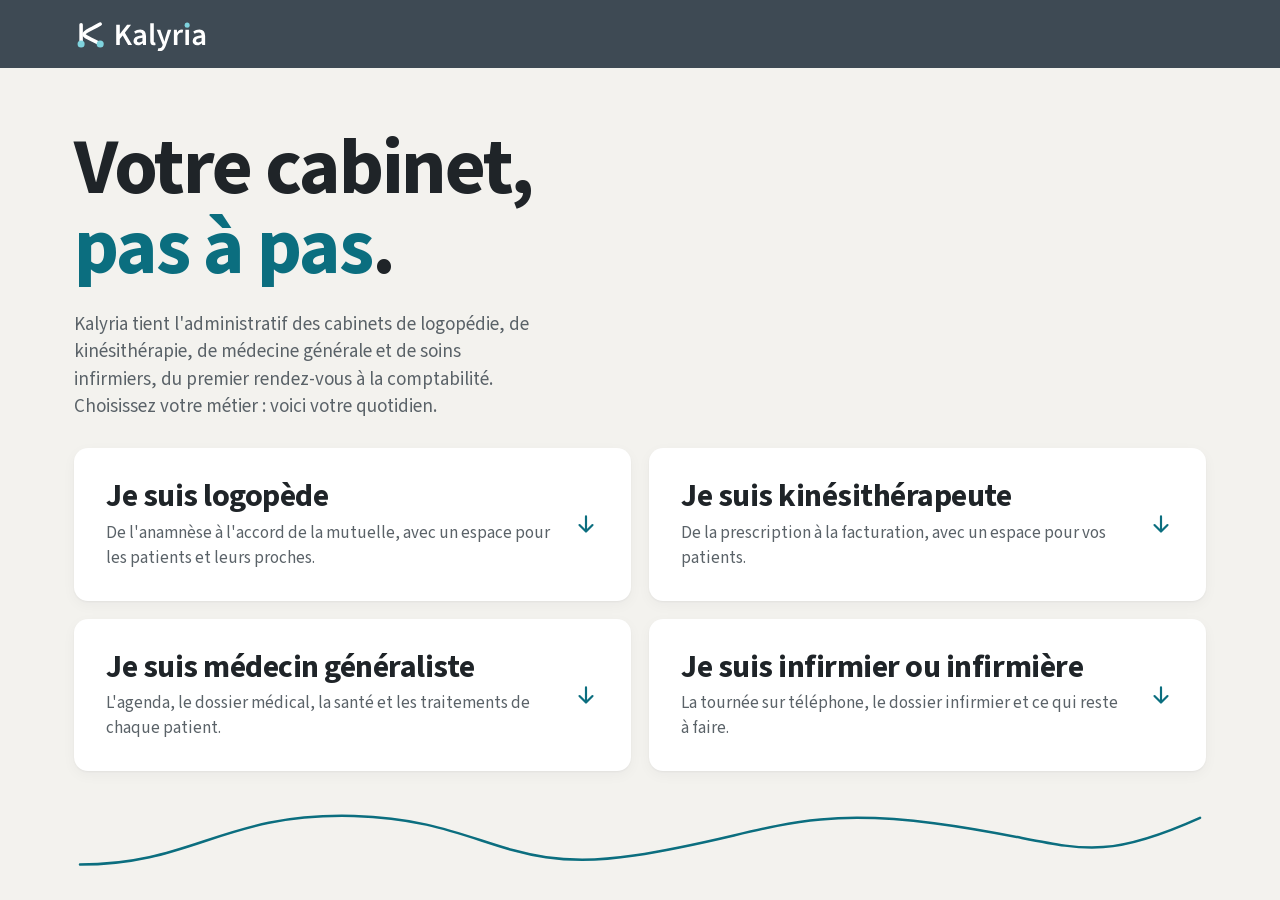
==== commit 696f306a: "Site : médecine générale et soins infirmiers avec de vrais écrans, image du site web gardée sur télé" ====
--- a/index.html
+++ b/index.html
@@ -7,7 +7,7 @@
 <meta name="description" content="Kalyria tient l'administratif d'un cabinet de logopédie ou de kinésithérapie en Belgique. Son espace patient suit les rendez-vous et les factures avec les patients, et en logopédie le dossier mutuelle avec leurs proches.">
 <link rel="stylesheet" href="site.css?v=32">
 <script>// Sans JavaScript, tout reste visible ; sinon le métier vient de ?metier= et rien n'est présélectionné.
-document.documentElement.dataset.metier=(m=>m==="logo"||m==="kine"?m:"aucun")(new URLSearchParams(location.search).get("metier"));
+document.documentElement.dataset.metier=(m=>["logo","kine","medg","infi"].includes(m)?m:"aucun")(new URLSearchParams(location.search).get("metier"));
 // Le choix ne survit pas au rechargement : un lien ?metier= ouvre le parcours une fois, puis l'adresse redevient neutre.
 history.scrollRestoration="manual";if(location.search)history.replaceState(null,"",location.pathname+location.hash);</script>
 <link rel="icon" type="image/svg+xml" href="images/kalyria-tuile.svg">
@@ -30,12 +30,12 @@
     <a class="marque" href="#accueil"><img src="images/kalyria-logo-fond-sombre.svg" alt="Kalyria" width="136" height="34"></a>
     <nav aria-label="Navigation du site">
       <a href="#parcours">Le parcours</a>
-      <a href="#seances">Les séances</a>
+      <a href="#seances" class="pro-ll">Les séances</a>
       <a href="#comptabilite">Comptabilité</a>
-      <a href="#site-web">Votre site web</a>
+      <a href="#site-web" class="pro-ll">Votre site web</a>
       <a href="#aria" class="seul-logo">Espace patient</a><a href="#aria-kine" class="seul-kine">Espace patient</a>
-      <a href="#tarifs">Tarifs</a>
-      <a href="#faq">Questions</a>
+      <a href="#tarifs" class="pro-ll">Tarifs</a>
+      <a href="#faq" class="pro-ll">Questions</a>
       <a class="btn btn-plein" href="#contact">Nous contacter</a>
     </nav>
   </div>
@@ -46,12 +46,14 @@
 <section class="ouverture" id="accueil">
   <div class="wrap">
     <h1>Votre cabinet, <em>pas à pas</em>.</h1>
-    <p class="sous">Kalyria tient l'administratif des cabinets de logopédie et de kinésithérapie, du premier rendez-vous à la comptabilité. Choisissez votre métier : voici votre quotidien.</p>
+    <p class="sous">Kalyria tient l'administratif des cabinets de logopédie, de kinésithérapie, de médecine générale et de soins infirmiers, du premier rendez-vous à la comptabilité. Choisissez votre métier : voici votre quotidien.</p>
     <div class="portes" id="choix">
       <a class="porte" href="?metier=logo#parcours" data-metier="logo"><b>Je suis logopède</b><span>De l'anamnèse à l'accord de la mutuelle, avec un espace pour les patients et leurs proches.</span><svg aria-hidden="true"><use href="#i-bas"/></svg></a>
       <a class="porte" href="?metier=kine#parcours" data-metier="kine"><b>Je suis kinésithérapeute</b><span>De la prescription à la facturation, avec un espace pour vos patients.</span><svg aria-hidden="true"><use href="#i-bas"/></svg></a>
-    </div>
-    <p class="mention"><a href="#tarifs">Voir les tarifs</a></p>
+      <a class="porte" href="?metier=medg#parcours" data-metier="medg"><b>Je suis médecin généraliste</b><span>L'agenda, le dossier médical, la santé et les traitements de chaque patient.</span><svg aria-hidden="true"><use href="#i-bas"/></svg></a>
+      <a class="porte" href="?metier=infi#parcours" data-metier="infi"><b>Je suis infirmier ou infirmière</b><span>La tournée sur téléphone, le dossier infirmier et ce qui reste à faire.</span><svg aria-hidden="true"><use href="#i-bas"/></svg></a>
+    </div>
+    <p class="mention pro-ll"><a href="#tarifs">Voir les tarifs</a></p>
   </div>
   <div class="wrap ligne-accueil" aria-hidden="true">
     <svg viewBox="0 0 1132 90" preserveAspectRatio="none"><path pathLength="1" d="M6 74C120 74 150 16 280 20S430 86 560 64 720 8 860 28 1010 80 1126 22"/></svg>
@@ -68,9 +70,15 @@
       <h2 class="seul-logo">Un dossier de logopédie dans Kalyria, de bout en bout.</h2>
       <p class="exemple seul-logo">Exemple : Emma, 7 ans. Pour un adulte, aphasie ou dysphagie par exemple, Kalyria suit les documents et les règles de sa pathologie.</p>
       <h2 class="seul-kine">Un trajet de kinésithérapie dans Kalyria, de bout en bout.</h2>
+      <h2 class="seul-medg">La médecine générale dans Kalyria.</h2>
+      <p class="exemple seul-medg">Exemple : Paul, 75 ans, suivi pour son hypertension et son diabète par le Dr Dumont.</p>
+      <h2 class="seul-infi">Les soins infirmiers dans Kalyria.</h2>
+      <p class="exemple seul-infi">Exemple : la tournée de Julie, infirmière à domicile, et le dossier de ses patients.</p>
       <div class="tva" role="group" aria-label="Choisir le métier">
         <button type="button" data-choix="logo">Logopédie</button>
         <button type="button" data-choix="kine">Kinésithérapie</button>
+        <button type="button" data-choix="medg">Médecine générale</button>
+        <button type="button" data-choix="infi">Soins infirmiers</button>
       </div>
     </div>
     <div class="etapes seul-logo">
@@ -241,6 +249,96 @@
 
     </div>
 
+    <div class="etapes seul-medg">
+      <p class="libelle">Kalyria, ce que fait le cabinet</p>
+
+      <article class="etape" data-etape="0">
+        <span class="num" aria-hidden="true">1</span>
+        <div>
+          <h2>L'agenda de la semaine</h2>
+          <p>Les rendez-vous de chaque médecin, au cabinet ou à domicile, en semaine, jour ou mois.</p>
+          <ul>
+            <li><svg><use href="#i-coche"/></svg>Un agenda par médecin, ou tous ensemble</li>
+            <li><svg><use href="#i-coche"/></svg>Le rendez-vous pointé devient la consultation</li>
+          </ul>
+          <figure><img src="images/etape-medg-agenda.jpg" alt="Agenda de la semaine en médecine générale dans Kalyria" width="1208" height="700" loading="lazy"></figure>
+        </div>
+      </article>
+
+
+      <article class="etape" data-etape="1">
+        <span class="num" aria-hidden="true">2</span>
+        <div>
+          <h2>Le dossier en un coup d’œil</h2>
+          <p>À l'ouverture du dossier, l'essentiel est là : dernière consultation, prochain rendez-vous, problèmes de santé, allergies, mesures et traitements.</p>
+          <ul>
+            <li><svg><use href="#i-coche"/></svg>Résumé du patient dès l'ouverture</li>
+            <li><svg><use href="#i-coche"/></svg>Consultations datées, corrections gardées en historique</li>
+          </ul>
+          <figure><img src="images/etape-medg-dossier.jpg" alt="Résumé du dossier médical d'un patient fictif dans Kalyria" width="1208" height="700" loading="lazy"></figure>
+        </div>
+      </article>
+
+
+      <article class="etape" data-etape="2">
+        <span class="num" aria-hidden="true">3</span>
+        <div>
+          <h2>Santé, traitements et vaccins</h2>
+          <p>Problèmes de santé et allergies codés, traitements en cours, vaccinations et biométrie, dans le même dossier.</p>
+          <ul>
+            <li><svg><use href="#i-coche"/></svg>Codes ICPC-2 et ICD-10</li>
+            <li><svg><use href="#i-coche"/></svg>Antécédents, corrections et archives, sans rien perdre</li>
+          </ul>
+          <figure><img src="images/etape-medg-sante.jpg" alt="Éléments de santé d'un patient fictif dans Kalyria" width="1208" height="700" loading="lazy"></figure>
+        </div>
+      </article>
+
+    </div>
+    <div class="etapes seul-infi">
+      <p class="libelle">Kalyria, ce que fait le cabinet</p>
+
+      <article class="etape" data-etape="0">
+        <span class="num" aria-hidden="true">1</span>
+        <div>
+          <h2>La tournée sur téléphone</h2>
+          <p>Chaque infirmière voit sa tournée du jour, dans l'ordre choisi, avec l'itinéraire jusqu'au patient.</p>
+          <ul>
+            <li><svg><use href="#i-coche"/></svg>Ordre de passage à la main, itinéraire en un geste</li>
+            <li><svg><use href="#i-coche"/></svg>Visite faite ou patient absent, pointé sur place</li>
+          </ul>
+          <figure class="fig-tel"><img src="images/etape-infi-tournee.jpg" alt="Tournée du jour d'une infirmière sur téléphone dans Kalyria" width="390" height="700" loading="lazy"></figure>
+        </div>
+      </article>
+
+
+      <article class="etape" data-etape="1">
+        <span class="num" aria-hidden="true">2</span>
+        <div>
+          <h2>Ce qui reste à faire</h2>
+          <p>Kalyria rappelle ce qui attend encore : une visite pointée sans journée de soins, un rappel pour une plaie.</p>
+          <ul>
+            <li><svg><use href="#i-coche"/></svg>Visites pointées à compléter</li>
+            <li><svg><use href="#i-coche"/></svg>Rappels du suivi des plaies</li>
+          </ul>
+          <figure><img src="images/etape-infi-afaire.jpg" alt="Liste des choses à faire en soins infirmiers dans Kalyria" width="1142" height="301" loading="lazy"></figure>
+        </div>
+      </article>
+
+
+      <article class="etape" data-etape="2">
+        <span class="num" aria-hidden="true">3</span>
+        <div>
+          <h2>Le dossier infirmier</h2>
+          <p>Échelle de Katz, planification des soins, plaies et paramètres de suivi : le contenu à tenir avant de facturer.</p>
+          <ul>
+            <li><svg><use href="#i-coche"/></svg>Échelle de Katz relue et validée par l'infirmier</li>
+            <li><svg><use href="#i-coche"/></svg>Suivi des plaies, photos comprises</li>
+          </ul>
+          <figure><img src="images/etape-infi-dossier.jpg" alt="Dossier infirmier d'une patiente fictive dans Kalyria, avec l'échelle de Katz" width="1208" height="700" loading="lazy"></figure>
+        </div>
+      </article>
+
+    </div>
     <aside class="telephone seul-logo appareil" data-pour="logo" aria-label="Ce que voit le parent dans son espace Kalyria">
       <p class="libelle">Kalyria, ce que voit le parent</p>
       <div class="cadre">
@@ -271,7 +369,7 @@
   </div>
 </section>
 
-<section class="seances" id="seances">
+<section class="seances pro-ll" id="seances">
   <div class="wrap">
     <div>
       <h2>Chaque séance, notée en un instant.</h2>
@@ -312,7 +410,7 @@
   </div>
 </section>
 
-<section class="minerva site-inclus" id="site-web">
+<section class="minerva site-inclus pro-ll" id="site-web">
   <div class="wrap">
       <h2>Votre site web et vos rendez-vous en ligne.</h2>
       <p class="sous">Remplissez quelques champs, ajoutez votre photo : votre page se crée toute seule. Inclus dans votre abonnement.</p>
@@ -365,7 +463,7 @@
   </div>
 </section>
 
-<section class="cabinet" id="cabinet">
+<section class="cabinet pro-ll" id="cabinet">
   <div class="wrap">
     <h2>Et tout le reste du cabinet.</h2>
     <dl>
@@ -439,7 +537,7 @@
   </div>
 </section>
 
-<section class="tarifs" id="tarifs">
+<section class="tarifs pro-ll" id="tarifs">
   <div class="wrap">
     <div class="tete">
       <div>
@@ -484,7 +582,7 @@
   </div>
 </section>
 
-<section class="faq" id="faq">
+<section class="faq pro-ll" id="faq">
   <div class="wrap">
     <h2>Avant de commencer.</h2>
     <div>
@@ -573,6 +671,8 @@
           <option value="">Choisir…</option>
           <option value="Logopède">Logopède</option>
           <option value="Kinésithérapeute">Kinésithérapeute</option>
+          <option value="Médecin généraliste">Médecin généraliste</option>
+          <option value="Infirmier ou infirmière">Infirmier ou infirmière</option>
           <option value="Centre">Centre</option>
           <option value="Autre">Autre</option>
         </select>
@@ -592,7 +692,7 @@
 <footer>
   <div class="wrap">
     <span>Kalyria — un espace pour organiser les soins.</span>
-    <span><span class="seul-logo">Emma, Sophie et Claire Delvaux sont des personnages fictifs.</span><span class="seul-kine">Thomas et Antoine Renard sont des personnages fictifs.</span> Police Source Sans 3, <a href="fonts/OFL-SourceSans3.md">licence OFL</a>.</span>
+    <span><span class="seul-logo">Emma, Sophie et Claire Delvaux sont des personnages fictifs.</span><span class="seul-kine">Thomas et Antoine Renard sont des personnages fictifs.</span><span class="seul-medg">Paul Dubois et le Dr Marc Dumont sont des personnages fictifs.</span><span class="seul-infi">Germaine Leroy, Robert Claes et Julie Lemaire sont des personnages fictifs.</span> Police Source Sans 3, <a href="fonts/OFL-SourceSans3.md">licence OFL</a>.</span>
   </div>
 </footer>
 
@@ -662,10 +762,9 @@
 });
 function afficherEtat(n){
   const m=racine.dataset.metier;
+  document.querySelectorAll('.etapes.seul-'+m+' .etape').forEach((el,i)=>{el.classList.toggle('active',i===n);el.classList.toggle('faite',i<n)});
   const app=document.querySelector('.appareil[data-pour="'+m+'"]');
-  if(!app)return;
-  remplirEcran(app,ETATS[m].etats[n],ETATS[m].total);
-  document.querySelectorAll('.etapes.seul-'+m+' .etape').forEach((el,i)=>{el.classList.toggle('active',i===n);el.classList.toggle('faite',i<n)});
+  if(app)remplirEcran(app,ETATS[m].etats[n],ETATS[m].total);
 }
 let courante=-1;
 const obs=new IntersectionObserver(entrees=>{
--- a/site.css
+++ b/site.css
@@ -441,7 +441,7 @@
 .site-fen{width:100%;height:calc(var(--tel-h) - 40px);object-fit:cover;object-position:left top;border-radius:12px;display:block}
 .site-tel{margin:0}
 .site-tel img{width:100%;height:auto;display:block}
-@media (max-width:640px){.site-duo{grid-template-columns:1fr;justify-items:center}.site-fen{display:none}}
+@media (max-width:640px){.site-duo{grid-template-columns:1fr;justify-items:center}.site-fen{height:auto;aspect-ratio:1760/1280}}
 /* Petits écrans : fonds plus doux, le blanc pur fatigue les yeux. Les couleurs de l'ordinateur ne changent pas. */
 @media (max-width:1000px){
   :root{--blanc:#F9F8F5}
@@ -492,3 +492,12 @@
 .haut nav a.btn{background:#fff;border-color:#fff;color:var(--encre)}
 .haut nav a.btn:hover{background:var(--action-pale);border-color:var(--action-pale);color:var(--encre)}
 .haut :focus-visible{outline-color:#7FD3DE}
+
+/* Médecine générale et soins infirmiers : leurs blocs seulement pour leur métier ; sections propres à la logopédie et à la kiné (pro-ll) masquées. */
+html:not([data-metier="medg"]) .seul-medg,html:not([data-metier="infi"]) .seul-infi{display:none}
+[data-metier="medg"] .seul-logo,[data-metier="medg"] .seul-kine,[data-metier="medg"] .pro-ll,[data-metier="infi"] .seul-logo,[data-metier="infi"] .seul-kine,[data-metier="infi"] .pro-ll{display:none}
+[data-metier="medg"] .parcours .wrap,[data-metier="infi"] .parcours .wrap{grid-template-columns:minmax(0,1fr)}
+.etapes.seul-medg,.etapes.seul-infi{max-width:900px}
+.etapes.seul-medg figure,.etapes.seul-infi figure{height:auto}
+.etapes.seul-medg figure img,.etapes.seul-infi figure img{height:auto;transform:none}
+.etapes.seul-infi figure.fig-tel{max-width:280px;border-radius:24px;border-width:6px;border-color:var(--pierre-fonce)}
